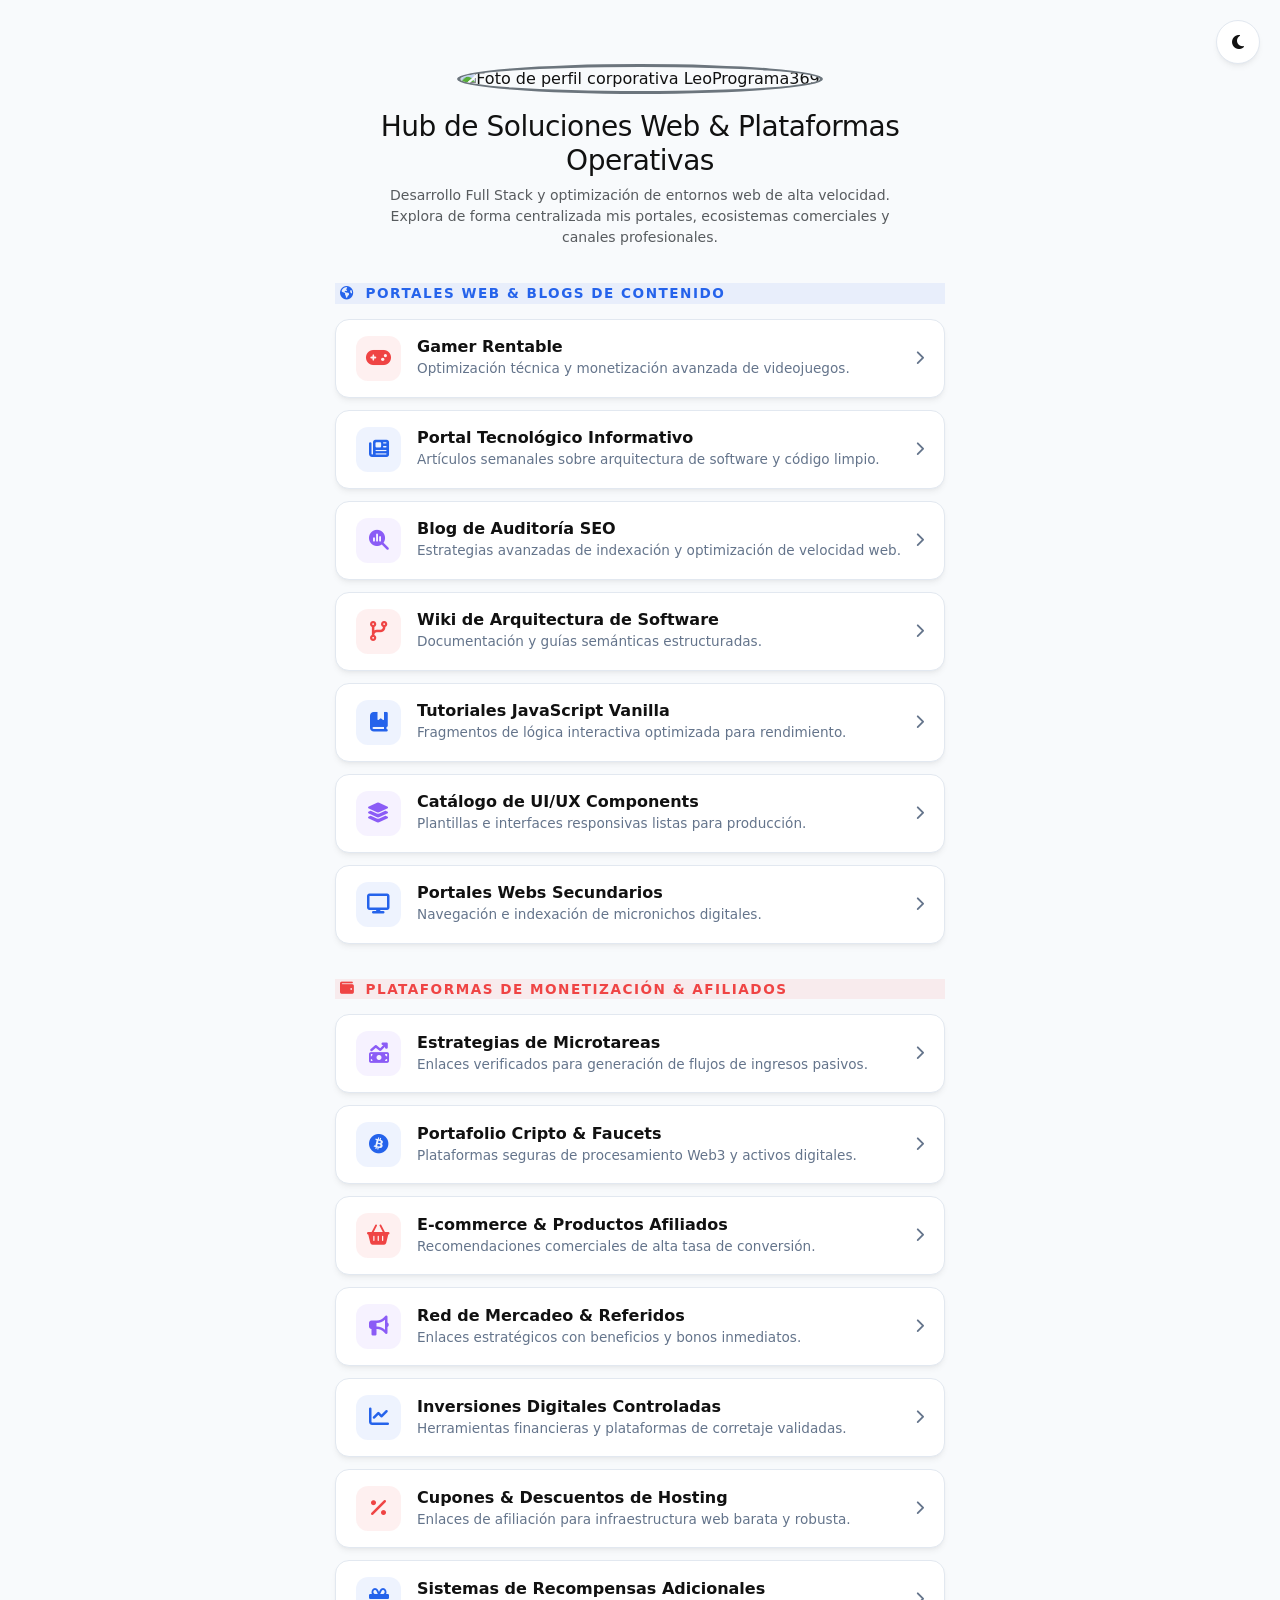
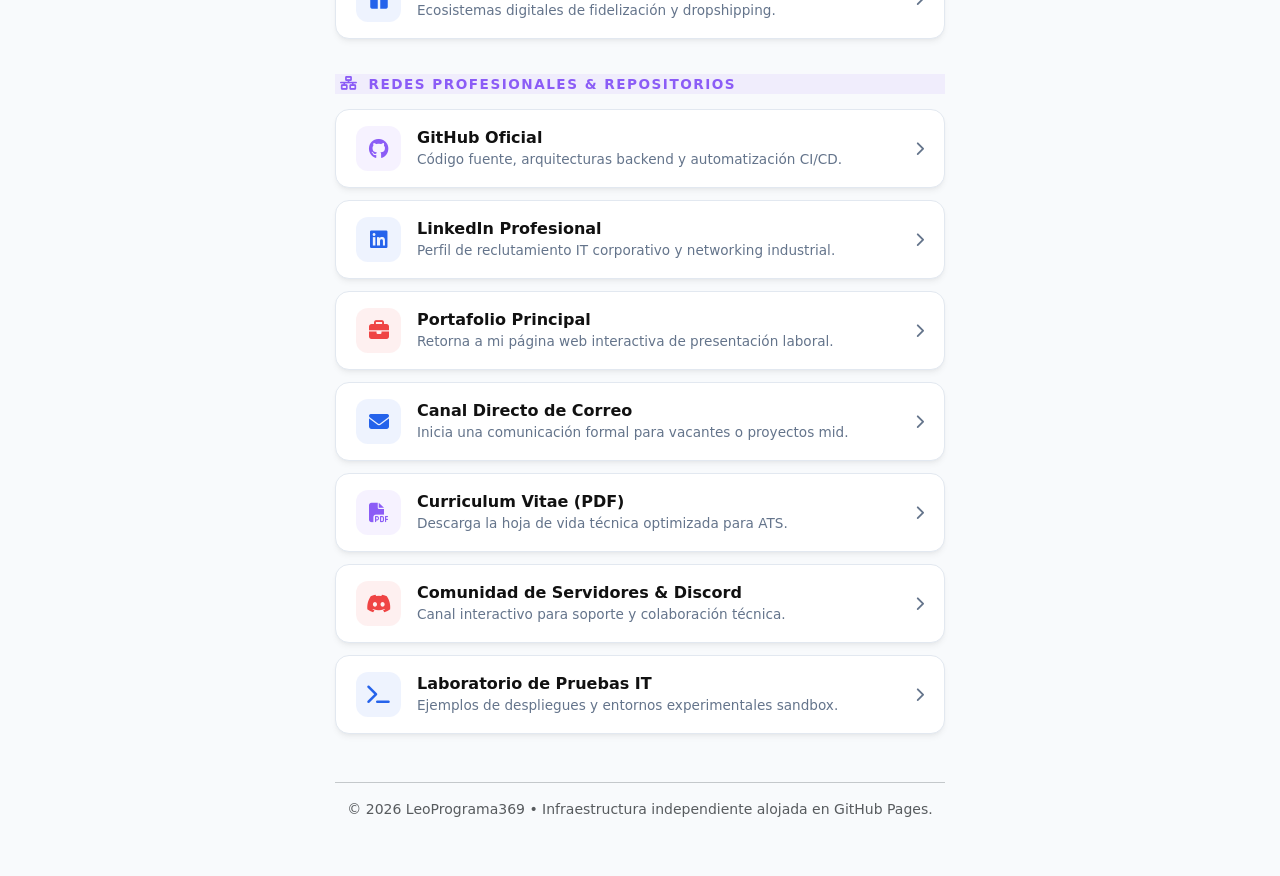
==== enlaces.html @ 30d43c4b "Update and rename enlaces to enlaces.html Signed-off-by: LeoPrograma369 <leo92369@outlook.com>" ====
<!DOCTYPE html>
<html lang="es" data-bs-theme="light">
<head>
    <meta charset="UTF-8">
    <meta name="viewport" content="width=device-width, initial-scale=1.0">
    
    <title>Ecosistema Digital Centralizado | LeoPrograma369 &bull; Full Stack Hub</title>
    <meta name="description" content="Acceso unificado a las plataformas operativas, portales de contenido y redes profesionales de LeoPrograma369. Conectando desarrollo de software con soluciones de alto impacto.">
    <meta name="keywords" content="Full Stack Developer, Gamer Rentable, Monetización Digital, Portafolio IT, Soluciones Web, GitHub Pages, Leandro Samperez">
    <meta name="robots" content="index, follow">
    <link rel="canonical" href="https://leoprograma369.github.io/enlaces.html">
    
    <meta property="og:type" content="website">
    <meta property="og:title" content="Ecosistema Digital Centralizado | LeoPrograma369">
    <meta property="og:description" content="Accede de forma categorizada a todos mis sitios web, blogs de contenido y plataformas de desarrollo.">
    <meta property="og:image" content="https://github.com/LeoPrograma369.png">
    <meta property="og:url" content="https://leoprograma369.github.io/enlaces.html">

    <link href="https://cdn.jsdelivr.net/npm/bootstrap@5.3.3/dist/css/bootstrap.min.css" rel="stylesheet" integrity="sha384-QWTKZyjpPEjISv5WaRU9OFeRpok6YctnYmDr5pNlyT2bRjXh0JMhjY6hW+ALEwIH" crossorigin="anonymous">
    <link rel="stylesheet" href="https://cdnjs.cloudflare.com/ajax/libs/font-awesome/6.5.2/css/all.min.css" integrity="sha512-SnH5WK+bZxgPHs44uWIX+LLJAJ9/2PkPKZ5QiAj6Ta86w+fsb2TkcmfRyVX3pBnMFcV7oQPJkl9QevSCWr3W6A==" crossorigin="anonymous" referrerpolicy="no-referrer" />

    <style>
        :root {
            /* Paleta Modo Claro */
            --bg-body: #f8fafc;
            --bg-card: #ffffff;
            --text-main: #111111;
            --text-muted: #64748b;
            --border-color: #e2e8f0;
            --shadow-sm: 0 4px 6px -1px rgba(0, 0, 0, 0.05), 0 2px 4px -2px rgba(0, 0, 0, 0.05);
            --shadow-md: 0 10px 15px -3px rgba(0, 0, 0, 0.08), 0 4px 6px -4px rgba(0, 0, 0, 0.08);
            
            /* Colores de Iconos Solicitados */
            --color-blue: #2563eb;
            --color-red: #ef4444;
            --color-purple: #8b5cf6;
            
            --transition-fluid: all 0.25s cubic-bezier(0.4, 0, 0.2, 1);
        }

        [data-bs-theme="dark"] {
            /* Paleta Modo Oscuro */
            --bg-body: #090d16;
            --bg-card: #111827;
            --text-main: #f9fafb;
            --text-muted: #9ca3af;
            --border-color: #1f2937;
            --shadow-sm: 0 4px 6px -1px rgba(0, 0, 0, 0.3);
            --shadow-md: 0 20px 25px -5px rgba(0, 0, 0, 0.5);
        }

        /* Tipografía e Higiene Visual */
        body {
            background-color: var(--bg-body);
            color: var(--text-main);
            font-family: system-ui, -apple-system, BlinkMacSystemFont, 'Segoe UI', Roboto, Helvetica, Arial, sans-serif;
            transition: var(--transition-fluid);
            min-height: 100vh;
        }

        /* Contenedor Centralizado Mobile-First */
        .app-container {
            max-width: 650px;
            margin: 0 auto;
            padding: 40px 20px;
        }

        /* Botón de Modo Claro/Oscuro Flotante Superior */
        .theme-toggle-wrapper {
            position: absolute;
            top: 20px;
            right: 20px;
            z-index: 1050;
        }

        .btn-theme-toggle {
            background-color: var(--bg-card);
            border: 1px solid var(--border-color);
            color: var(--text-main);
            width: 44px;
            height: 44px;
            border-radius: 50%;
            display: flex;
            align-items: center;
            justify-content: center;
            box-shadow: var(--shadow-sm);
            cursor: pointer;
            transition: var(--transition-fluid);
        }

        .btn-theme-toggle:hover {
            transform: scale(1.05);
            border-color: var(--color-purple);
        }

        .sun-icon { display: none; }
        .moon-icon { display: block; }
        [data-bs-theme="dark"] .sun-icon { display: block; }
        [data-bs-theme="dark"] .moon-icon { display: none; }

        /* Estilización de Secciones y Títulos de Categoría */
        .category-header {
            font-size: 0.85rem;
            font-weight: 800;
            text-transform: uppercase;
            letter-spacing: 1.5px;
            margin-top: 35px;
            margin-bottom: 15px;
            display: flex;
            align-items: center;
            gap: 10px;
            padding-left: 5px;
        }

        /* Tarjetas de Enlaces (Prolijas y Simétricas) */
        .link-card-item {
            background-color: var(--bg-card);
            border: 1px solid var(--border-color);
            border-radius: 14px;
            padding: 16px 20px;
            margin-bottom: 12px;
            display: flex;
            align-items: center;
            justify-content: space-between;
            text-decoration: none !important;
            box-shadow: var(--shadow-sm);
            transition: var(--transition-fluid);
        }

        .link-card-item:hover {
            transform: translateY(-3px);
            border-color: var(--color-purple);
            box-shadow: var(--shadow-md);
        }

        .link-left-content {
            display: flex;
            align-items: center;
            gap: 16px;
        }

        /* Contenedores de Iconos con los 3 colores solicitados */
        .icon-wrapper {
            width: 45px;
            height: 45px;
            border-radius: 12px;
            display: flex;
            align-items: center;
            justify-content: center;
            font-size: 1.25rem;
            background-color: rgba(37, 99, 235, 0.06);
            transition: var(--transition-fluid);
        }
        
        /* Modificadores de color específicos para consistencia visual */
        .icon-blue { color: var(--color-blue); background-color: rgba(37, 99, 235, 0.08); }
        .icon-red { color: var(--color-red); background-color: rgba(239, 68, 68, 0.08); }
        .icon-purple { color: var(--color-purple); background-color: rgba(139, 92, 246, 0.08); }

        .link-details h2 {
            font-size: 1rem;
            font-weight: 700;
            color: var(--text-main);
            margin: 0 0 2px 0;
            padding: 0;
        }

        .link-details p {
            font-size: 0.85rem;
            color: var(--text-muted);
            margin: 0;
            padding: 0;
        }

        .arrow-indicator {
            color: var(--text-muted);
            font-size: 0.9rem;
            transition: var(--transition-fluid);
        }

        .link-card-item:hover .arrow-indicator {
            color: var(--color-purple);
            transform: translateX(4px);
        }
    </style>
</head>
<body>

    <div class="theme-toggle-wrapper">
        <button class="btn-theme-toggle" id="themeToggler" aria-label="Cambiar Tema Estético">
            <i class="fa-solid fa-moon moon-icon"></i>
            <i class="fa-solid fa-sun sun-icon"></i>
        </button>
    </div>

    <div class="app-container">
        
        <header class="text-center my-4">
            <div class="mb-3">
                <img src="https://github.com/LeoPrograma369.png" alt="Foto de perfil corporativa LeoPrograma369" class="rounded-circle border border-3 border-secondary" style="width: 90px; height: 90px; object-fit: cover;">
            </div>
            <h1 class="fw-extrabold h3 mb-2" style="letter-spacing: -0.5px;">Hub de Soluciones Web & Plataformas Operativas</h1>
            <p class="text-muted mx-auto small" style="max-width: 500px;">
                Desarrollo Full Stack y optimización de entornos web de alta velocidad. Explora de forma centralizada mis portales, ecosistemas comerciales y canales profesionales.
            </p>
        </header>

        <main>
            <section aria-labelledby="cat-portales">
                <div class="category-header icon-blue" id="cat-portales">
                    <i class="fa-solid fa-earth-americas"></i> Portales Web & Blogs de Contenido
                </div>

                <a href="https://gamerrentable.blogspot.com" target="_blank" class="link-card-item">
                    <div class="link-left-content">
                        <div class="icon-wrapper icon-red"><i class="fa-solid fa-gamepad"></i></div>
                        <div class="link-details">
                            <h2>Gamer Rentable</h2>
                            <p>Optimización técnica y monetización avanzada de videojuegos.</p>
                        </div>
                    </div>
                    <i class="fa-solid fa-chevron-right arrow-indicator"></i>
                </a>

                <a href="#" target="_blank" class="link-card-item">
                    <div class="link-left-content">
                        <div class="icon-wrapper icon-blue"><i class="fa-solid fa-newspaper"></i></div>
                        <div class="link-details">
                            <h2>Portal Tecnológico Informativo</h2>
                            <p>Artículos semanales sobre arquitectura de software y código limpio.</p>
                        </div>
                    </div>
                    <i class="fa-solid fa-chevron-right arrow-indicator"></i>
                </a>

                <a href="#" target="_blank" class="link-card-item">
                    <div class="link-left-content">
                        <div class="icon-wrapper icon-purple"><i class="fa-solid fa-magnifying-glass-chart"></i></div>
                        <div class="link-details">
                            <h2>Blog de Auditoría SEO</h2>
                            <p>Estrategias avanzadas de indexación y optimización de velocidad web.</p>
                        </div>
                    </div>
                    <i class="fa-solid fa-chevron-right arrow-indicator"></i>
                </a>

                <a href="#" target="_blank" class="link-card-item">
                    <div class="link-left-content">
                        <div class="icon-wrapper icon-red"><i class="fa-solid fa-code-branch"></i></div>
                        <div class="link-details">
                            <h2>Wiki de Arquitectura de Software</h2>
                            <p>Documentación y guías semánticas estructuradas.</p>
                        </div>
                    </div>
                    <i class="fa-solid fa-chevron-right arrow-indicator"></i>
                </a>

                <a href="#" target="_blank" class="link-card-item">
                    <div class="link-left-content">
                        <div class="icon-wrapper icon-blue"><i class="fa-solid fa-book-bookmark"></i></div>
                        <div class="link-details">
                            <h2>Tutoriales JavaScript Vanilla</h2>
                            <p>Fragmentos de lógica interactiva optimizada para rendimiento.</p>
                        </div>
                    </div>
                    <i class="fa-solid fa-chevron-right arrow-indicator"></i>
                </a>

                <a href="#" target="_blank" class="link-card-item">
                    <div class="link-left-content">
                        <div class="icon-wrapper icon-purple"><i class="fa-solid fa-layer-group"></i></div>
                        <div class="link-details">
                            <h2>Catálogo de UI/UX Components</h2>
                            <p>Plantillas e interfaces responsivas listas para producción.</p>
                        </div>
                    </div>
                    <i class="fa-solid fa-chevron-right arrow-indicator"></i>
                </a>

                <a href="#" target="_blank" class="link-card-item">
                    <div class="link-left-content">
                        <div class="icon-wrapper icon-blue"><i class="fa-solid fa-display"></i></div>
                        <div class="link-details">
                            <h2>Portales Webs Secundarios</h2>
                            <p>Navegación e indexación de micronichos digitales.</p>
                        </div>
                    </div>
                    <i class="fa-solid fa-chevron-right arrow-indicator"></i>
                </a>
            </section>


            <section aria-labelledby="cat-monetizacion">
                <div class="category-header icon-red" id="cat-monetizacion">
                    <i class="fa-solid fa-wallet"></i> Plataformas de Monetización & Afiliados
                </div>

                <a href="#" target="_blank" class="link-card-item">
                    <div class="link-left-content">
                        <div class="icon-wrapper icon-purple"><i class="fa-solid fa-money-bill-trend-up"></i></div>
                        <div class="link-details">
                            <h2>Estrategias de Microtareas</h2>
                            <p>Enlaces verificados para generación de flujos de ingresos pasivos.</p>
                        </div>
                    </div>
                    <i class="fa-solid fa-chevron-right arrow-indicator"></i>
                </a>

                <a href="#" target="_blank" class="link-card-item">
                    <div class="link-left-content">
                        <div class="icon-wrapper icon-blue"><i class="fa-brands fa-bitcoin"></i></div>
                        <div class="link-details">
                            <h2>Portafolio Cripto & Faucets</h2>
                            <p>Plataformas seguras de procesamiento Web3 y activos digitales.</p>
                        </div>
                    </div>
                    <i class="fa-solid fa-chevron-right arrow-indicator"></i>
                </a>

                <a href="#" target="_blank" class="link-card-item">
                    <div class="link-left-content">
                        <div class="icon-wrapper icon-red"><i class="fa-solid fa-basket-shopping"></i></div>
                        <div class="link-details">
                            <h2>E-commerce & Productos Afiliados</h2>
                            <p>Recomendaciones comerciales de alta tasa de conversión.</p>
                        </div>
                    </div>
                    <i class="fa-solid fa-chevron-right arrow-indicator"></i>
                </a>

                <a href="#" target="_blank" class="link-card-item">
                    <div class="link-left-content">
                        <div class="icon-wrapper icon-purple"><i class="fa-solid fa-bullhorn"></i></div>
                        <div class="link-details">
                            <h2>Red de Mercadeo & Referidos</h2>
                            <p>Enlaces estratégicos con beneficios y bonos inmediatos.</p>
                        </div>
                    </div>
                    <i class="fa-solid fa-chevron-right arrow-indicator"></i>
                </a>

                <a href="#" target="_blank" class="link-card-item">
                    <div class="link-left-content">
                        <div class="icon-wrapper icon-blue"><i class="fa-solid fa-chart-line"></i></div>
                        <div class="link-details">
                            <h2>Inversiones Digitales Controladas</h2>
                            <p>Herramientas financieras y plataformas de corretaje validadas.</p>
                        </div>
                    </div>
                    <i class="fa-solid fa-chevron-right arrow-indicator"></i>
                </a>

                <a href="#" target="_blank" class="link-card-item">
                    <div class="link-left-content">
                        <div class="icon-wrapper icon-red"><i class="fa-solid fa-percent"></i></div>
                        <div class="link-details">
                            <h2>Cupones & Descuentos de Hosting</h2>
                            <p>Enlaces de afiliación para infraestructura web barata y robusta.</p>
                        </div>
                    </div>
                    <i class="fa-solid fa-chevron-right arrow-indicator"></i>
                </a>

                <a href="#" target="_blank" class="link-card-item">
                    <div class="link-left-content">
                        <div class="icon-wrapper icon-blue"><i class="fa-solid fa-gift"></i></div>
                        <div class="link-details">
                            <h2>Sistemas de Recompensas Adicionales</h2>
                            <p>Ecosistemas digitales de fidelización y dropshipping.</p>
                        </div>
                    </div>
                    <i class="fa-solid fa-chevron-right arrow-indicator"></i>
                </a>
            </section>


            <section aria-labelledby="cat-profesional">
                <div class="category-header icon-purple" id="cat-profesional">
                    <i class="fa-solid fa-network-wired"></i> Redes Profesionales & Repositorios
                </div>

                <a href="https://github.com/LeoPrograma369" target="_blank" class="link-card-item">
                    <div class="link-left-content">
                        <div class="icon-wrapper icon-purple"><i class="fa-brands fa-github"></i></div>
                        <div class="link-details">
                            <h2>GitHub Oficial</h2>
                            <p>Código fuente, arquitecturas backend y automatización CI/CD.</p>
                        </div>
                    </div>
                    <i class="fa-solid fa-chevron-right arrow-indicator"></i>
                </a>

                <a href="#" target="_blank" class="link-card-item">
                    <div class="link-left-content">
                        <div class="icon-wrapper icon-blue"><i class="fa-brands fa-linkedin"></i></div>
                        <div class="link-details">
                            <h2>LinkedIn Profesional</h2>
                            <p>Perfil de reclutamiento IT corporativo y networking industrial.</p>
                        </div>
                    </div>
                    <i class="fa-solid fa-chevron-right arrow-indicator"></i>
                </a>

                <a href="index.html" class="link-card-item">
                    <div class="link-left-content">
                        <div class="icon-wrapper icon-red"><i class="fa-solid fa-briefcase"></i></div>
                        <div class="link-details">
                            <h2>Portafolio Principal</h2>
                            <p>Retorna a mi página web interactiva de presentación laboral.</p>
                        </div>
                    </div>
                    <i class="fa-solid fa-chevron-right arrow-indicator"></i>
                </a>

                <a href="#" target="_blank" class="link-card-item">
                    <div class="link-left-content">
                        <div class="icon-wrapper icon-blue"><i class="fa-solid fa-envelope"></i></div>
                        <div class="link-details">
                            <h2>Canal Directo de Correo</h2>
                            <p>Inicia una comunicación formal para vacantes o proyectos mid.</p>
                        </div>
                    </div>
                    <i class="fa-solid fa-chevron-right arrow-indicator"></i>
                </a>

                <a href="#" target="_blank" class="link-card-item">
                    <div class="link-left-content">
                        <div class="icon-wrapper icon-purple"><i class="fa-solid fa-file-pdf"></i></div>
                        <div class="link-details">
                            <h2>Curriculum Vitae (PDF)</h2>
                            <p>Descarga la hoja de vida técnica optimizada para ATS.</p>
                        </div>
                    </div>
                    <i class="fa-solid fa-chevron-right arrow-indicator"></i>
                </a>

                <a href="#" target="_blank" class="link-card-item">
                    <div class="link-left-content">
                        <div class="icon-wrapper icon-red"><i class="fa-brands fa-discord"></i></div>
                        <div class="link-details">
                            <h2>Comunidad de Servidores & Discord</h2>
                            <p>Canal interactivo para soporte y colaboración técnica.</p>
                        </div>
                    </div>
                    <i class="fa-solid fa-chevron-right arrow-indicator"></i>
                </a>

                <a href="#" target="_blank" class="link-card-item">
                    <div class="link-left-content">
                        <div class="icon-wrapper icon-blue"><i class="fa-solid fa-terminal"></i></div>
                        <div class="link-details">
                            <h2>Laboratorio de Pruebas IT</h2>
                            <p>Ejemplos de despliegues y entornos experimentales sandbox.</p>
                        </div>
                    </div>
                    <i class="fa-solid fa-chevron-right arrow-indicator"></i>
                </a>
            </section>
        </main>

        <footer class="text-center mt-5 pt-3 text-muted small border-top border-secondary-subtle">
            <p>&copy; 2026 LeoPrograma369 &bull; Infraestructura independiente alojada en GitHub Pages.</p>
        </footer>
    </div>

    <script>
        const themeToggler = document.getElementById('themeToggler');
        const htmlElement = document.documentElement;

        // Comprobación de preferencia del sistema o almacenamiento del usuario
        const currentStoredTheme = localStorage.getItem('hub-theme');
        const systemPrefersDark = window.matchMedia('(prefers-color-scheme: dark)').matches;

        if (currentStoredTheme === 'dark' || (!currentStoredTheme && systemPrefersDark)) {
            htmlElement.setAttribute('data-bs-theme', 'dark');
        } else {
            htmlElement.setAttribute('data-bs-theme', 'light');
        }

        // Manejador del evento clic con persistencia
        themeToggler.addEventListener('click', () => {
            const currentActiveTheme = htmlElement.getAttribute('data-bs-theme');
            let newTheme = 'light';
            
            if (currentActiveTheme === 'light') {
                newTheme = 'dark';
            }
            
            htmlElement.setAttribute('data-bs-theme', newTheme);
            localStorage.setItem('hub-theme', newTheme);
        });
    </script>
</body>
</html>
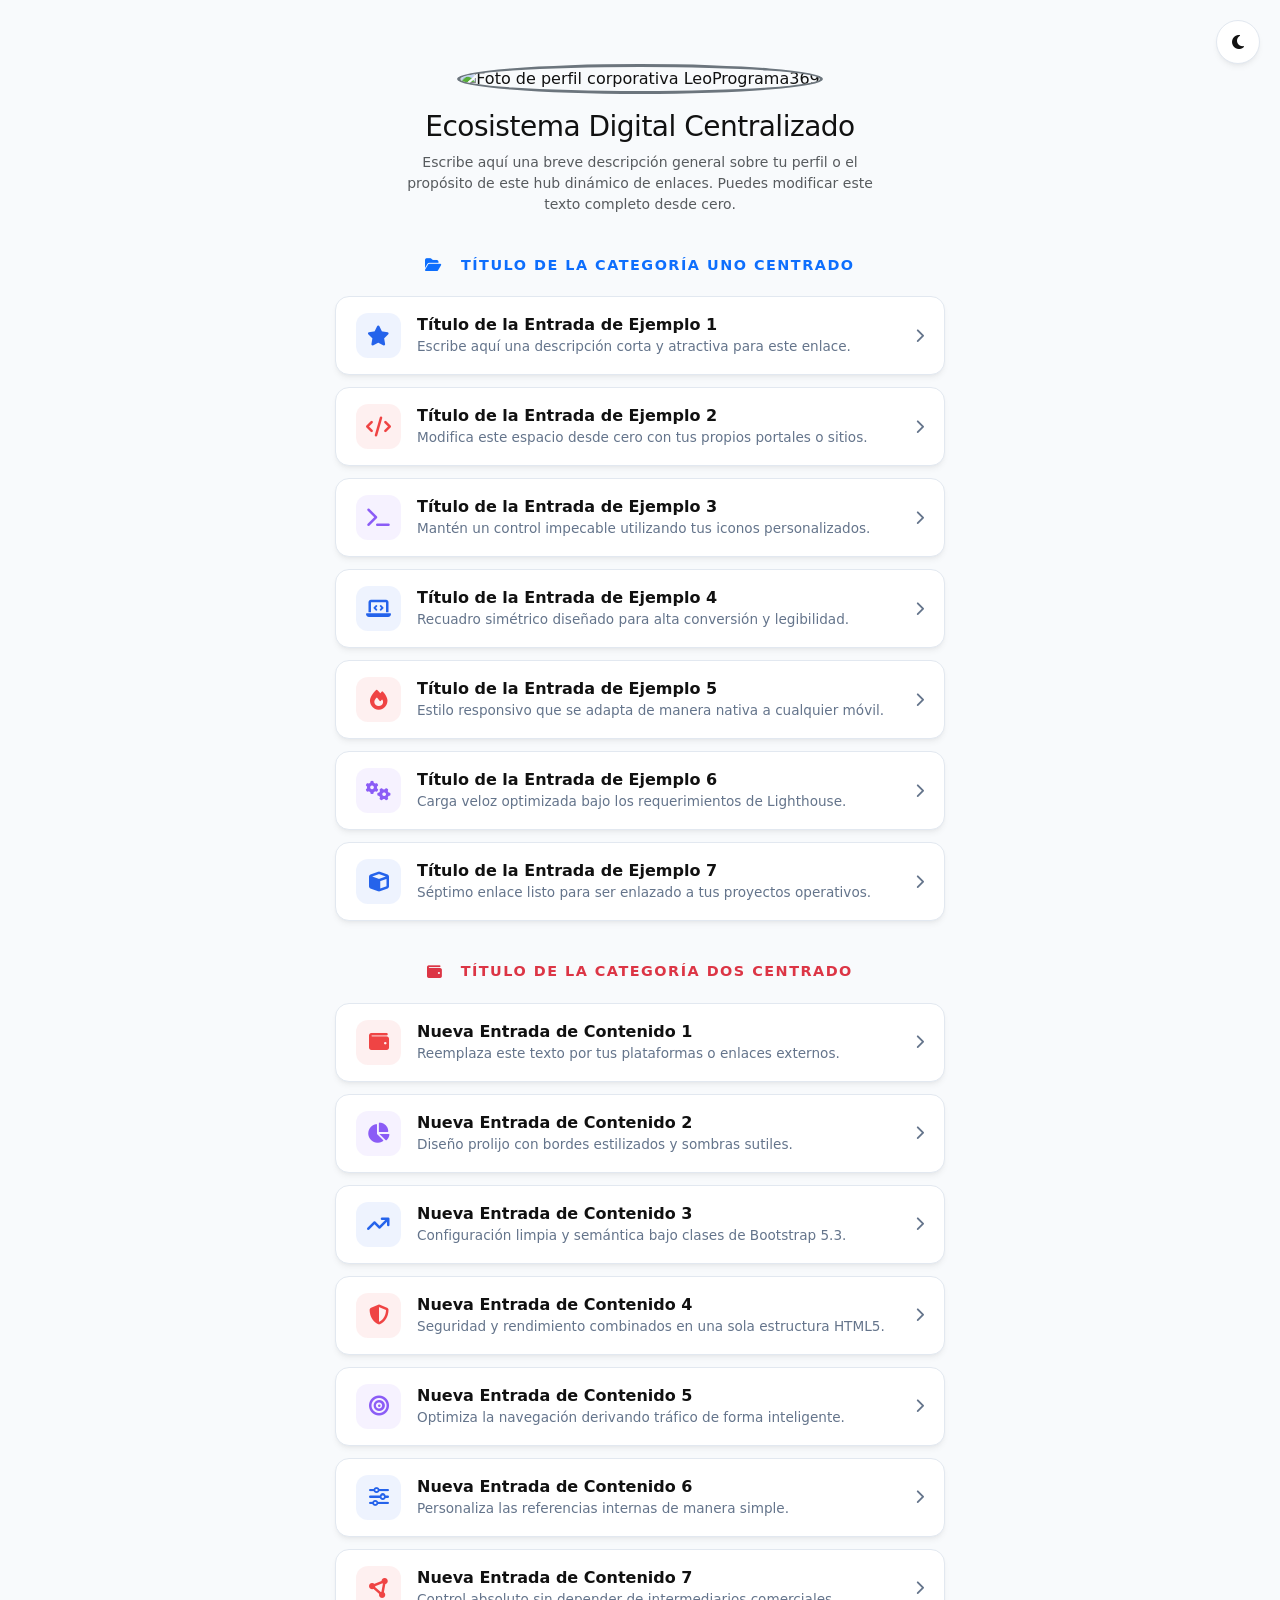
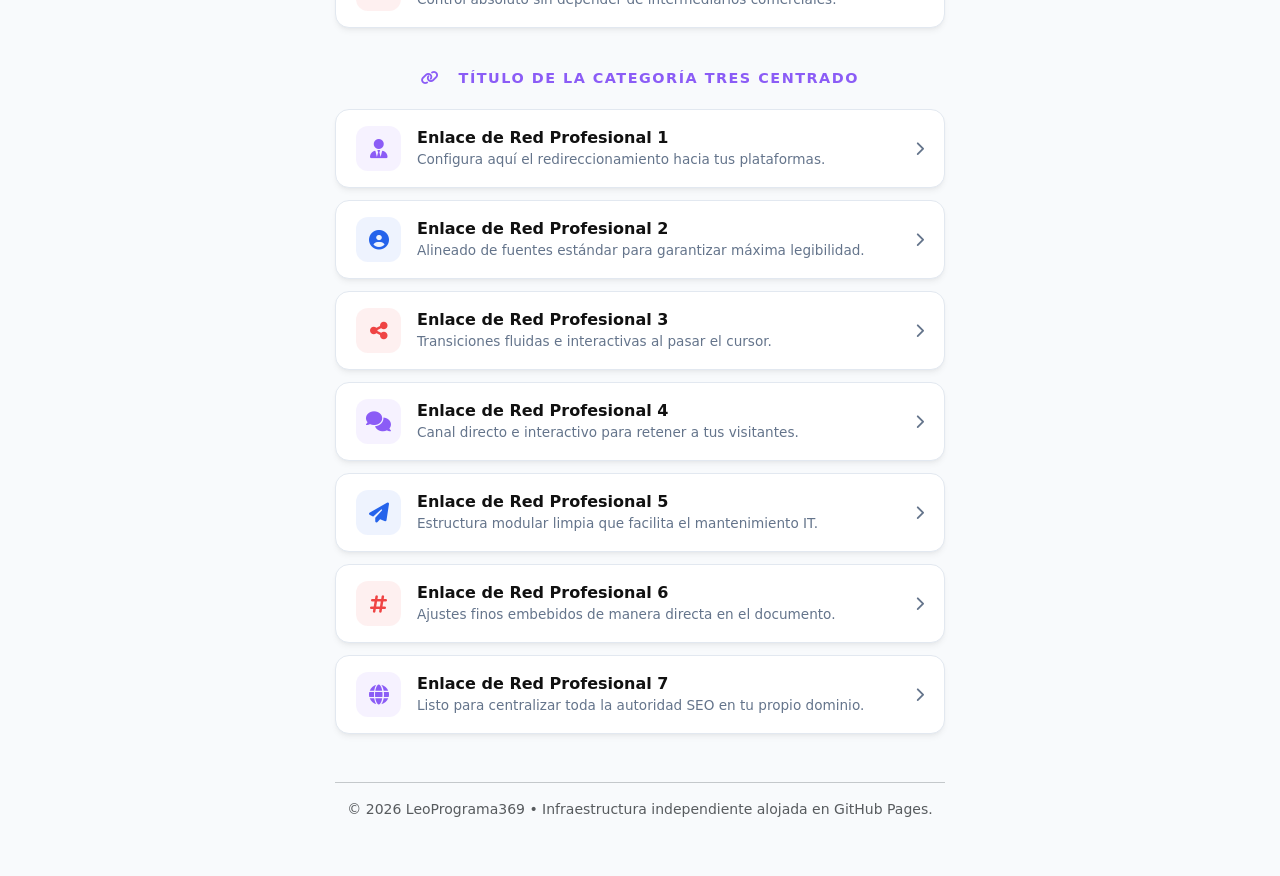
==== commit c65fe5f6: "Update enlaces.html Signed-off-by: LeoPrograma369 <leo92369@outlook.com>" ====
--- a/enlaces.html
+++ b/enlaces.html
@@ -8,7 +8,7 @@
     <meta name="description" content="Acceso unificado a las plataformas operativas, portales de contenido y redes profesionales de LeoPrograma369. Conectando desarrollo de software con soluciones de alto impacto.">
     <meta name="keywords" content="Full Stack Developer, Gamer Rentable, Monetización Digital, Portafolio IT, Soluciones Web, GitHub Pages, Leandro Samperez">
     <meta name="robots" content="index, follow">
-    <link rel="canonical" href="https://leoprograma369.github.io/enlaces.html">
+    <link class="canonical" href="https://leoprograma369.github.io/enlaces.html">
     
     <meta property="og:type" content="website">
     <meta property="og:title" content="Ecosistema Digital Centralizado | LeoPrograma369">
@@ -98,18 +98,18 @@
         [data-bs-theme="dark"] .sun-icon { display: block; }
         [data-bs-theme="dark"] .moon-icon { display: none; }
 
-        /* Estilización de Secciones y Títulos de Categoría */
+        /* Estilización de Secciones y Títulos de Categoría PERFECTAMENTE CENTRADOS */
         .category-header {
-            font-size: 0.85rem;
+            font-size: 0.9rem;
             font-weight: 800;
             text-transform: uppercase;
             letter-spacing: 1.5px;
-            margin-top: 35px;
-            margin-bottom: 15px;
+            margin-top: 40px;
+            margin-bottom: 20px;
             display: flex;
             align-items: center;
+            justify-content: center; /* Centrado Horizontal */
             gap: 10px;
-            padding-left: 5px;
         }
 
         /* Tarjetas de Enlaces (Prolijas y Simétricas) */
@@ -137,6 +137,7 @@
             display: flex;
             align-items: center;
             gap: 16px;
+            text-align: left; /* Mantiene el texto alineado internamente con su icono */
         }
 
         /* Contenedores de Iconos con los 3 colores solicitados */
@@ -148,11 +149,11 @@
             align-items: center;
             justify-content: center;
             font-size: 1.25rem;
-            background-color: rgba(37, 99, 235, 0.06);
             transition: var(--transition-fluid);
+            flex-shrink: 0;
         }
         
-        /* Modificadores de color específicos para consistencia visual */
+        /* Modificadores de color específicos */
         .icon-blue { color: var(--color-blue); background-color: rgba(37, 99, 235, 0.08); }
         .icon-red { color: var(--color-red); background-color: rgba(239, 68, 68, 0.08); }
         .icon-purple { color: var(--color-purple); background-color: rgba(139, 92, 246, 0.08); }
@@ -176,6 +177,7 @@
             color: var(--text-muted);
             font-size: 0.9rem;
             transition: var(--transition-fluid);
+            flex-shrink: 0;
         }
 
         .link-card-item:hover .arrow-indicator {
@@ -199,90 +201,90 @@
             <div class="mb-3">
                 <img src="https://github.com/LeoPrograma369.png" alt="Foto de perfil corporativa LeoPrograma369" class="rounded-circle border border-3 border-secondary" style="width: 90px; height: 90px; object-fit: cover;">
             </div>
-            <h1 class="fw-extrabold h3 mb-2" style="letter-spacing: -0.5px;">Hub de Soluciones Web & Plataformas Operativas</h1>
+            <h1 class="fw-extrabold h3 mb-2" style="letter-spacing: -0.5px;">Ecosistema Digital Centralizado</h1>
             <p class="text-muted mx-auto small" style="max-width: 500px;">
-                Desarrollo Full Stack y optimización de entornos web de alta velocidad. Explora de forma centralizada mis portales, ecosistemas comerciales y canales profesionales.
+                Escribe aquí una breve descripción general sobre tu perfil o el propósito de este hub dinámico de enlaces. Puedes modificar este texto completo desde cero.
             </p>
         </header>
 
         <main>
-            <section aria-labelledby="cat-portales">
-                <div class="category-header icon-blue" id="cat-portales">
-                    <i class="fa-solid fa-earth-americas"></i> Portales Web & Blogs de Contenido
+            <section aria-labelledby="cat-uno">
+                <div class="category-header text-primary" id="cat-uno">
+                    <i class="fa-solid fa-folder-open me-2"></i> Título de la Categoría Uno Centrado
                 </div>
 
-                <a href="https://gamerrentable.blogspot.com" target="_blank" class="link-card-item">
-                    <div class="link-left-content">
-                        <div class="icon-wrapper icon-red"><i class="fa-solid fa-gamepad"></i></div>
-                        <div class="link-details">
-                            <h2>Gamer Rentable</h2>
-                            <p>Optimización técnica y monetización avanzada de videojuegos.</p>
-                        </div>
-                    </div>
-                    <i class="fa-solid fa-chevron-right arrow-indicator"></i>
-                </a>
-
-                <a href="#" target="_blank" class="link-card-item">
-                    <div class="link-left-content">
-                        <div class="icon-wrapper icon-blue"><i class="fa-solid fa-newspaper"></i></div>
-                        <div class="link-details">
-                            <h2>Portal Tecnológico Informativo</h2>
-                            <p>Artículos semanales sobre arquitectura de software y código limpio.</p>
-                        </div>
-                    </div>
-                    <i class="fa-solid fa-chevron-right arrow-indicator"></i>
-                </a>
-
-                <a href="#" target="_blank" class="link-card-item">
-                    <div class="link-left-content">
-                        <div class="icon-wrapper icon-purple"><i class="fa-solid fa-magnifying-glass-chart"></i></div>
-                        <div class="link-details">
-                            <h2>Blog de Auditoría SEO</h2>
-                            <p>Estrategias avanzadas de indexación y optimización de velocidad web.</p>
-                        </div>
-                    </div>
-                    <i class="fa-solid fa-chevron-right arrow-indicator"></i>
-                </a>
-
-                <a href="#" target="_blank" class="link-card-item">
-                    <div class="link-left-content">
-                        <div class="icon-wrapper icon-red"><i class="fa-solid fa-code-branch"></i></div>
-                        <div class="link-details">
-                            <h2>Wiki de Arquitectura de Software</h2>
-                            <p>Documentación y guías semánticas estructuradas.</p>
-                        </div>
-                    </div>
-                    <i class="fa-solid fa-chevron-right arrow-indicator"></i>
-                </a>
-
-                <a href="#" target="_blank" class="link-card-item">
-                    <div class="link-left-content">
-                        <div class="icon-wrapper icon-blue"><i class="fa-solid fa-book-bookmark"></i></div>
-                        <div class="link-details">
-                            <h2>Tutoriales JavaScript Vanilla</h2>
-                            <p>Fragmentos de lógica interactiva optimizada para rendimiento.</p>
-                        </div>
-                    </div>
-                    <i class="fa-solid fa-chevron-right arrow-indicator"></i>
-                </a>
-
-                <a href="#" target="_blank" class="link-card-item">
-                    <div class="link-left-content">
-                        <div class="icon-wrapper icon-purple"><i class="fa-solid fa-layer-group"></i></div>
-                        <div class="link-details">
-                            <h2>Catálogo de UI/UX Components</h2>
-                            <p>Plantillas e interfaces responsivas listas para producción.</p>
-                        </div>
-                    </div>
-                    <i class="fa-solid fa-chevron-right arrow-indicator"></i>
-                </a>
-
-                <a href="#" target="_blank" class="link-card-item">
-                    <div class="link-left-content">
-                        <div class="icon-wrapper icon-blue"><i class="fa-solid fa-display"></i></div>
-                        <div class="link-details">
-                            <h2>Portales Webs Secundarios</h2>
-                            <p>Navegación e indexación de micronichos digitales.</p>
+                <a href="#" target="_blank" class="link-card-item">
+                    <div class="link-left-content">
+                        <div class="icon-wrapper icon-blue"><i class="fa-solid fa-star"></i></div>
+                        <div class="link-details">
+                            <h2>Título de la Entrada de Ejemplo 1</h2>
+                            <p>Escribe aquí una descripción corta y atractiva para este enlace.</p>
+                        </div>
+                    </div>
+                    <i class="fa-solid fa-chevron-right arrow-indicator"></i>
+                </a>
+
+                <a href="#" target="_blank" class="link-card-item">
+                    <div class="link-left-content">
+                        <div class="icon-wrapper icon-red"><i class="fa-solid fa-code"></i></div>
+                        <div class="link-details">
+                            <h2>Título de la Entrada de Ejemplo 2</h2>
+                            <p>Modifica este espacio desde cero con tus propios portales o sitios.</p>
+                        </div>
+                    </div>
+                    <i class="fa-solid fa-chevron-right arrow-indicator"></i>
+                </a>
+
+                <a href="#" target="_blank" class="link-card-item">
+                    <div class="link-left-content">
+                        <div class="icon-wrapper icon-purple"><i class="fa-solid fa-terminal"></i></div>
+                        <div class="link-details">
+                            <h2>Título de la Entrada de Ejemplo 3</h2>
+                            <p>Mantén un control impecable utilizando tus iconos personalizados.</p>
+                        </div>
+                    </div>
+                    <i class="fa-solid fa-chevron-right arrow-indicator"></i>
+                </a>
+
+                <a href="#" target="_blank" class="link-card-item">
+                    <div class="link-left-content">
+                        <div class="icon-wrapper icon-blue"><i class="fa-solid fa-laptop-code"></i></div>
+                        <div class="link-details">
+                            <h2>Título de la Entrada de Ejemplo 4</h2>
+                            <p>Recuadro simétrico diseñado para alta conversión y legibilidad.</p>
+                        </div>
+                    </div>
+                    <i class="fa-solid fa-chevron-right arrow-indicator"></i>
+                </a>
+
+                <a href="#" target="_blank" class="link-card-item">
+                    <div class="link-left-content">
+                        <div class="icon-wrapper icon-red"><i class="fa-solid fa-fire"></i></div>
+                        <div class="link-details">
+                            <h2>Título de la Entrada de Ejemplo 5</h2>
+                            <p>Estilo responsivo que se adapta de manera nativa a cualquier móvil.</p>
+                        </div>
+                    </div>
+                    <i class="fa-solid fa-chevron-right arrow-indicator"></i>
+                </a>
+
+                <a href="#" target="_blank" class="link-card-item">
+                    <div class="link-left-content">
+                        <div class="icon-wrapper icon-purple"><i class="fa-solid fa-gears"></i></div>
+                        <div class="link-details">
+                            <h2>Título de la Entrada de Ejemplo 6</h2>
+                            <p>Carga veloz optimizada bajo los requerimientos de Lighthouse.</p>
+                        </div>
+                    </div>
+                    <i class="fa-solid fa-chevron-right arrow-indicator"></i>
+                </a>
+
+                <a href="#" target="_blank" class="link-card-item">
+                    <div class="link-left-content">
+                        <div class="icon-wrapper icon-blue"><i class="fa-solid fa-cube"></i></div>
+                        <div class="link-details">
+                            <h2>Título de la Entrada de Ejemplo 7</h2>
+                            <p>Séptimo enlace listo para ser enlazado a tus proyectos operativos.</p>
                         </div>
                     </div>
                     <i class="fa-solid fa-chevron-right arrow-indicator"></i>
@@ -290,83 +292,83 @@
             </section>
 
 
-            <section aria-labelledby="cat-monetizacion">
-                <div class="category-header icon-red" id="cat-monetizacion">
-                    <i class="fa-solid fa-wallet"></i> Plataformas de Monetización & Afiliados
+            <section aria-labelledby="cat-dos">
+                <div class="category-header text-danger" id="cat-dos">
+                    <i class="fa-solid fa-wallet me-2"></i> Título de la Categoría Dos Centrado
                 </div>
 
                 <a href="#" target="_blank" class="link-card-item">
                     <div class="link-left-content">
-                        <div class="icon-wrapper icon-purple"><i class="fa-solid fa-money-bill-trend-up"></i></div>
-                        <div class="link-details">
-                            <h2>Estrategias de Microtareas</h2>
-                            <p>Enlaces verificados para generación de flujos de ingresos pasivos.</p>
-                        </div>
-                    </div>
-                    <i class="fa-solid fa-chevron-right arrow-indicator"></i>
-                </a>
-
-                <a href="#" target="_blank" class="link-card-item">
-                    <div class="link-left-content">
-                        <div class="icon-wrapper icon-blue"><i class="fa-brands fa-bitcoin"></i></div>
-                        <div class="link-details">
-                            <h2>Portafolio Cripto & Faucets</h2>
-                            <p>Plataformas seguras de procesamiento Web3 y activos digitales.</p>
-                        </div>
-                    </div>
-                    <i class="fa-solid fa-chevron-right arrow-indicator"></i>
-                </a>
-
-                <a href="#" target="_blank" class="link-card-item">
-                    <div class="link-left-content">
-                        <div class="icon-wrapper icon-red"><i class="fa-solid fa-basket-shopping"></i></div>
-                        <div class="link-details">
-                            <h2>E-commerce & Productos Afiliados</h2>
-                            <p>Recomendaciones comerciales de alta tasa de conversión.</p>
-                        </div>
-                    </div>
-                    <i class="fa-solid fa-chevron-right arrow-indicator"></i>
-                </a>
-
-                <a href="#" target="_blank" class="link-card-item">
-                    <div class="link-left-content">
-                        <div class="icon-wrapper icon-purple"><i class="fa-solid fa-bullhorn"></i></div>
-                        <div class="link-details">
-                            <h2>Red de Mercadeo & Referidos</h2>
-                            <p>Enlaces estratégicos con beneficios y bonos inmediatos.</p>
-                        </div>
-                    </div>
-                    <i class="fa-solid fa-chevron-right arrow-indicator"></i>
-                </a>
-
-                <a href="#" target="_blank" class="link-card-item">
-                    <div class="link-left-content">
-                        <div class="icon-wrapper icon-blue"><i class="fa-solid fa-chart-line"></i></div>
-                        <div class="link-details">
-                            <h2>Inversiones Digitales Controladas</h2>
-                            <p>Herramientas financieras y plataformas de corretaje validadas.</p>
-                        </div>
-                    </div>
-                    <i class="fa-solid fa-chevron-right arrow-indicator"></i>
-                </a>
-
-                <a href="#" target="_blank" class="link-card-item">
-                    <div class="link-left-content">
-                        <div class="icon-wrapper icon-red"><i class="fa-solid fa-percent"></i></div>
-                        <div class="link-details">
-                            <h2>Cupones & Descuentos de Hosting</h2>
-                            <p>Enlaces de afiliación para infraestructura web barata y robusta.</p>
-                        </div>
-                    </div>
-                    <i class="fa-solid fa-chevron-right arrow-indicator"></i>
-                </a>
-
-                <a href="#" target="_blank" class="link-card-item">
-                    <div class="link-left-content">
-                        <div class="icon-wrapper icon-blue"><i class="fa-solid fa-gift"></i></div>
-                        <div class="link-details">
-                            <h2>Sistemas de Recompensas Adicionales</h2>
-                            <p>Ecosistemas digitales de fidelización y dropshipping.</p>
+                        <div class="icon-wrapper icon-red"><i class="fa-solid fa-wallet"></i></div>
+                        <div class="link-details">
+                            <h2>Nueva Entrada de Contenido 1</h2>
+                            <p>Reemplaza este texto por tus plataformas o enlaces externos.</p>
+                        </div>
+                    </div>
+                    <i class="fa-solid fa-chevron-right arrow-indicator"></i>
+                </a>
+
+                <a href="#" target="_blank" class="link-card-item">
+                    <div class="link-left-content">
+                        <div class="icon-wrapper icon-purple"><i class="fa-solid fa-chart-pie"></i></div>
+                        <div class="link-details">
+                            <h2>Nueva Entrada de Contenido 2</h2>
+                            <p>Diseño prolijo con bordes estilizados y sombras sutiles.</p>
+                        </div>
+                    </div>
+                    <i class="fa-solid fa-chevron-right arrow-indicator"></i>
+                </a>
+
+                <a href="#" target="_blank" class="link-card-item">
+                    <div class="link-left-content">
+                        <div class="icon-wrapper icon-blue"><i class="fa-solid fa-arrow-trend-up"></i></div>
+                        <div class="link-details">
+                            <h2>Nueva Entrada de Contenido 3</h2>
+                            <p>Configuración limpia y semántica bajo clases de Bootstrap 5.3.</p>
+                        </div>
+                    </div>
+                    <i class="fa-solid fa-chevron-right arrow-indicator"></i>
+                </a>
+
+                <a href="#" target="_blank" class="link-card-item">
+                    <div class="link-left-content">
+                        <div class="icon-wrapper icon-red"><i class="fa-solid fa-shield-halved"></i></div>
+                        <div class="link-details">
+                            <h2>Nueva Entrada de Contenido 4</h2>
+                            <p>Seguridad y rendimiento combinados en una sola estructura HTML5.</p>
+                        </div>
+                    </div>
+                    <i class="fa-solid fa-chevron-right arrow-indicator"></i>
+                </a>
+
+                <a href="#" target="_blank" class="link-card-item">
+                    <div class="link-left-content">
+                        <div class="icon-wrapper icon-purple"><i class="fa-solid fa-bullseye"></i></div>
+                        <div class="link-details">
+                            <h2>Nueva Entrada de Contenido 5</h2>
+                            <p>Optimiza la navegación derivando tráfico de forma inteligente.</p>
+                        </div>
+                    </div>
+                    <i class="fa-solid fa-chevron-right arrow-indicator"></i>
+                </a>
+
+                <a href="#" target="_blank" class="link-card-item">
+                    <div class="link-left-content">
+                        <div class="icon-wrapper icon-blue"><i class="fa-solid fa-sliders"></i></div>
+                        <div class="link-details">
+                            <h2>Nueva Entrada de Contenido 6</h2>
+                            <p>Personaliza las referencias internas de manera simple.</p>
+                        </div>
+                    </div>
+                    <i class="fa-solid fa-chevron-right arrow-indicator"></i>
+                </a>
+
+                <a href="#" target="_blank" class="link-card-item">
+                    <div class="link-left-content">
+                        <div class="icon-wrapper icon-red"><i class="fa-solid fa-circle-nodes"></i></div>
+                        <div class="link-details">
+                            <h2>Nueva Entrada de Contenido 7</h2>
+                            <p>Control absoluto sin depender de intermediarios comerciales.</p>
                         </div>
                     </div>
                     <i class="fa-solid fa-chevron-right arrow-indicator"></i>
@@ -374,83 +376,83 @@
             </section>
 
 
-            <section aria-labelledby="cat-profesional">
-                <div class="category-header icon-purple" id="cat-profesional">
-                    <i class="fa-solid fa-network-wired"></i> Redes Profesionales & Repositorios
+            <section aria-labelledby="cat-tres">
+                <div class="category-header text-uppercase text-secondary" id="cat-tres" style="color: var(--color-purple) !important;">
+                    <i class="fa-solid fa-link me-2"></i> Título de la Categoría Tres Centrado
                 </div>
 
-                <a href="https://github.com/LeoPrograma369" target="_blank" class="link-card-item">
-                    <div class="link-left-content">
-                        <div class="icon-wrapper icon-purple"><i class="fa-brands fa-github"></i></div>
-                        <div class="link-details">
-                            <h2>GitHub Oficial</h2>
-                            <p>Código fuente, arquitecturas backend y automatización CI/CD.</p>
-                        </div>
-                    </div>
-                    <i class="fa-solid fa-chevron-right arrow-indicator"></i>
-                </a>
-
-                <a href="#" target="_blank" class="link-card-item">
-                    <div class="link-left-content">
-                        <div class="icon-wrapper icon-blue"><i class="fa-brands fa-linkedin"></i></div>
-                        <div class="link-details">
-                            <h2>LinkedIn Profesional</h2>
-                            <p>Perfil de reclutamiento IT corporativo y networking industrial.</p>
-                        </div>
-                    </div>
-                    <i class="fa-solid fa-chevron-right arrow-indicator"></i>
-                </a>
-
-                <a href="index.html" class="link-card-item">
-                    <div class="link-left-content">
-                        <div class="icon-wrapper icon-red"><i class="fa-solid fa-briefcase"></i></div>
-                        <div class="link-details">
-                            <h2>Portafolio Principal</h2>
-                            <p>Retorna a mi página web interactiva de presentación laboral.</p>
-                        </div>
-                    </div>
-                    <i class="fa-solid fa-chevron-right arrow-indicator"></i>
-                </a>
-
-                <a href="#" target="_blank" class="link-card-item">
-                    <div class="link-left-content">
-                        <div class="icon-wrapper icon-blue"><i class="fa-solid fa-envelope"></i></div>
-                        <div class="link-details">
-                            <h2>Canal Directo de Correo</h2>
-                            <p>Inicia una comunicación formal para vacantes o proyectos mid.</p>
-                        </div>
-                    </div>
-                    <i class="fa-solid fa-chevron-right arrow-indicator"></i>
-                </a>
-
-                <a href="#" target="_blank" class="link-card-item">
-                    <div class="link-left-content">
-                        <div class="icon-wrapper icon-purple"><i class="fa-solid fa-file-pdf"></i></div>
-                        <div class="link-details">
-                            <h2>Curriculum Vitae (PDF)</h2>
-                            <p>Descarga la hoja de vida técnica optimizada para ATS.</p>
-                        </div>
-                    </div>
-                    <i class="fa-solid fa-chevron-right arrow-indicator"></i>
-                </a>
-
-                <a href="#" target="_blank" class="link-card-item">
-                    <div class="link-left-content">
-                        <div class="icon-wrapper icon-red"><i class="fa-brands fa-discord"></i></div>
-                        <div class="link-details">
-                            <h2>Comunidad de Servidores & Discord</h2>
-                            <p>Canal interactivo para soporte y colaboración técnica.</p>
-                        </div>
-                    </div>
-                    <i class="fa-solid fa-chevron-right arrow-indicator"></i>
-                </a>
-
-                <a href="#" target="_blank" class="link-card-item">
-                    <div class="link-left-content">
-                        <div class="icon-wrapper icon-blue"><i class="fa-solid fa-terminal"></i></div>
-                        <div class="link-details">
-                            <h2>Laboratorio de Pruebas IT</h2>
-                            <p>Ejemplos de despliegues y entornos experimentales sandbox.</p>
+                <a href="#" target="_blank" class="link-card-item">
+                    <div class="link-left-content">
+                        <div class="icon-wrapper icon-purple"><i class="fa-solid fa-user-tie"></i></div>
+                        <div class="link-details">
+                            <h2>Enlace de Red Profesional 1</h2>
+                            <p>Configura aquí el redireccionamiento hacia tus plataformas.</p>
+                        </div>
+                    </div>
+                    <i class="fa-solid fa-chevron-right arrow-indicator"></i>
+                </a>
+
+                <a href="#" target="_blank" class="link-card-item">
+                    <div class="link-left-content">
+                        <div class="icon-wrapper icon-blue"><i class="fa-solid fa-circle-user"></i></div>
+                        <div class="link-details">
+                            <h2>Enlace de Red Profesional 2</h2>
+                            <p>Alineado de fuentes estándar para garantizar máxima legibilidad.</p>
+                        </div>
+                    </div>
+                    <i class="fa-solid fa-chevron-right arrow-indicator"></i>
+                </a>
+
+                <a href="#" target="_blank" class="link-card-item">
+                    <div class="link-left-content">
+                        <div class="icon-wrapper icon-red"><i class="fa-solid fa-share-nodes"></i></div>
+                        <div class="link-details">
+                            <h2>Enlace de Red Profesional 3</h2>
+                            <p>Transiciones fluidas e interactivas al pasar el cursor.</p>
+                        </div>
+                    </div>
+                    <i class="fa-solid fa-chevron-right arrow-indicator"></i>
+                </a>
+
+                <a href="#" target="_blank" class="link-card-item">
+                    <div class="link-left-content">
+                        <div class="icon-wrapper icon-purple"><i class="fa-solid fa-comments"></i></div>
+                        <div class="link-details">
+                            <h2>Enlace de Red Profesional 4</h2>
+                            <p>Canal directo e interactivo para retener a tus visitantes.</p>
+                        </div>
+                    </div>
+                    <i class="fa-solid fa-chevron-right arrow-indicator"></i>
+                </a>
+
+                <a href="#" target="_blank" class="link-card-item">
+                    <div class="link-left-content">
+                        <div class="icon-wrapper icon-blue"><i class="fa-solid fa-paper-plane"></i></div>
+                        <div class="link-details">
+                            <h2>Enlace de Red Profesional 5</h2>
+                            <p>Estructura modular limpia que facilita el mantenimiento IT.</p>
+                        </div>
+                    </div>
+                    <i class="fa-solid fa-chevron-right arrow-indicator"></i>
+                </a>
+
+                <a href="#" target="_blank" class="link-card-item">
+                    <div class="link-left-content">
+                        <div class="icon-wrapper icon-red"><i class="fa-solid fa-hashtag"></i></div>
+                        <div class="link-details">
+                            <h2>Enlace de Red Profesional 6</h2>
+                            <p>Ajustes finos embebidos de manera directa en el documento.</p>
+                        </div>
+                    </div>
+                    <i class="fa-solid fa-chevron-right arrow-indicator"></i>
+                </a>
+
+                <a href="#" target="_blank" class="link-card-item">
+                    <div class="link-left-content">
+                        <div class="icon-wrapper icon-purple"><i class="fa-solid fa-globe"></i></div>
+                        <div class="link-details">
+                            <h2>Enlace de Red Profesional 7</h2>
+                            <p>Listo para centralizar toda la autoridad SEO en tu propio dominio.</p>
                         </div>
                     </div>
                     <i class="fa-solid fa-chevron-right arrow-indicator"></i>
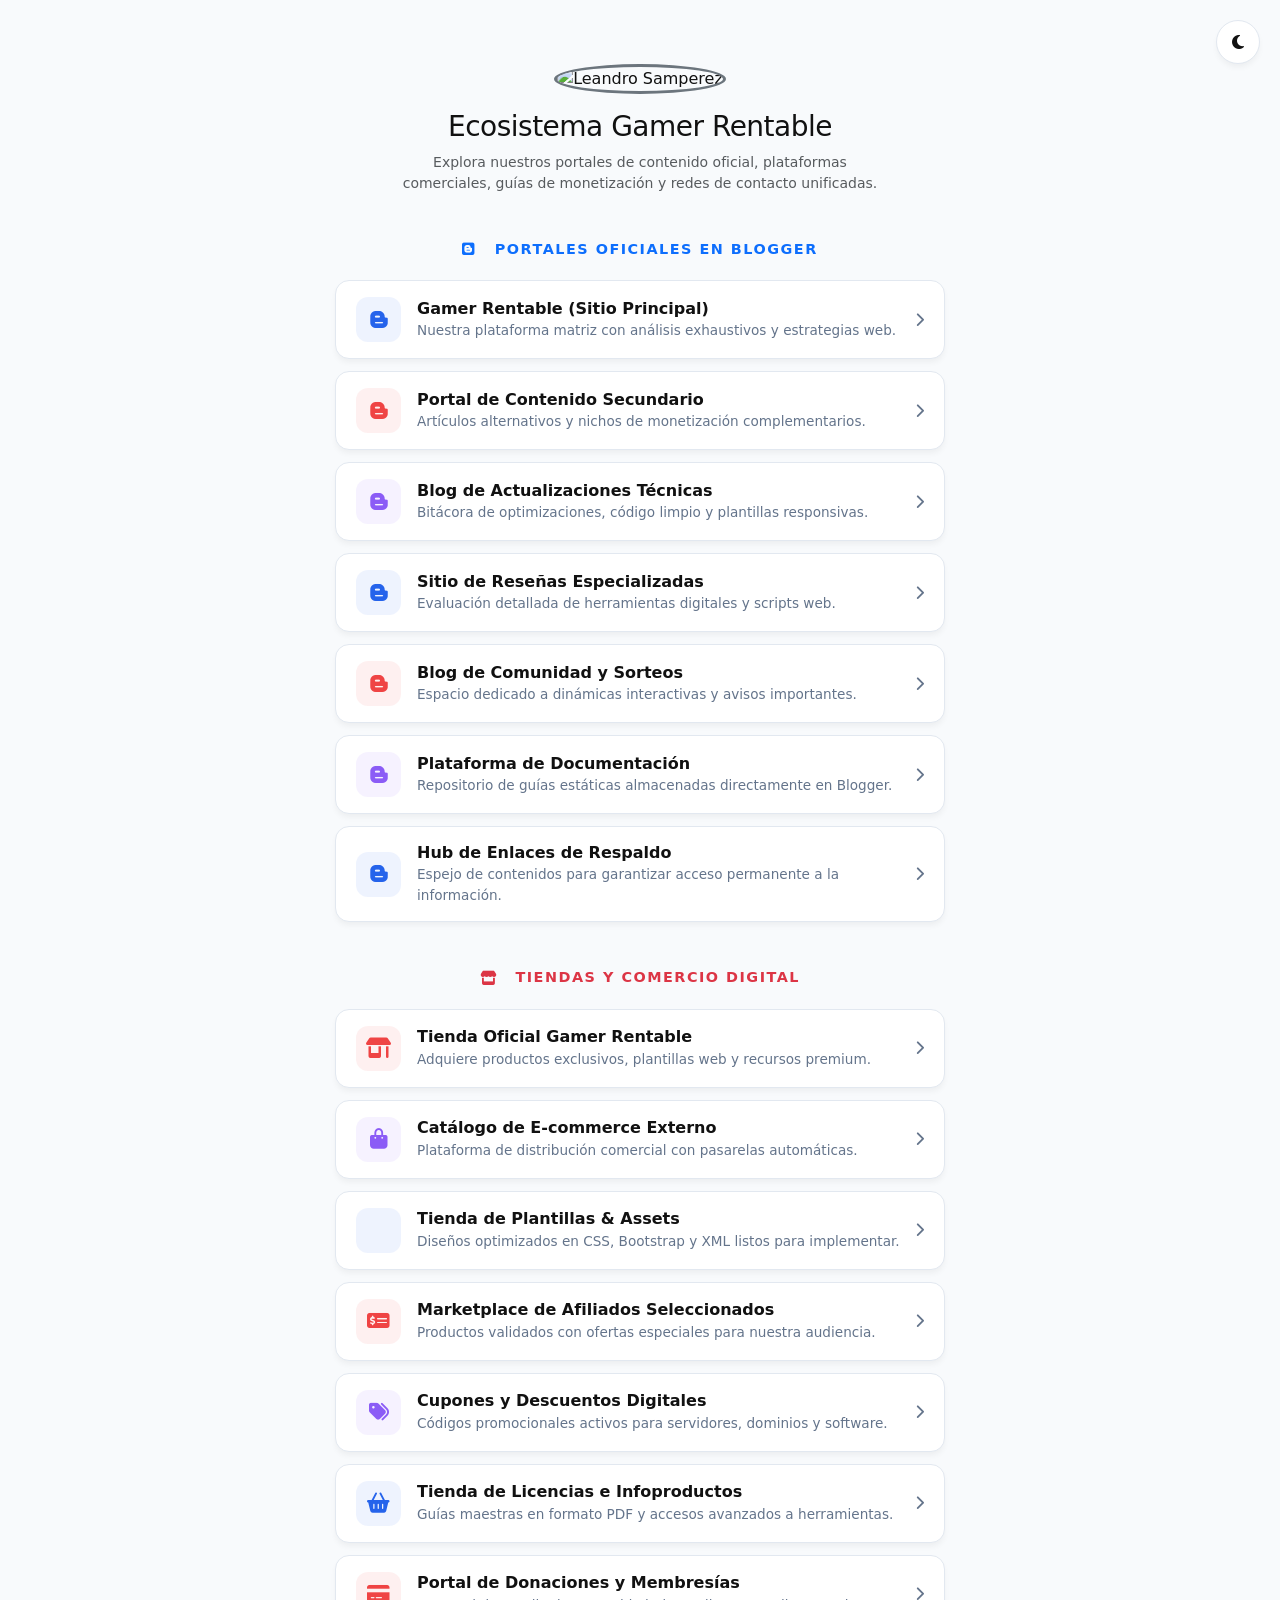
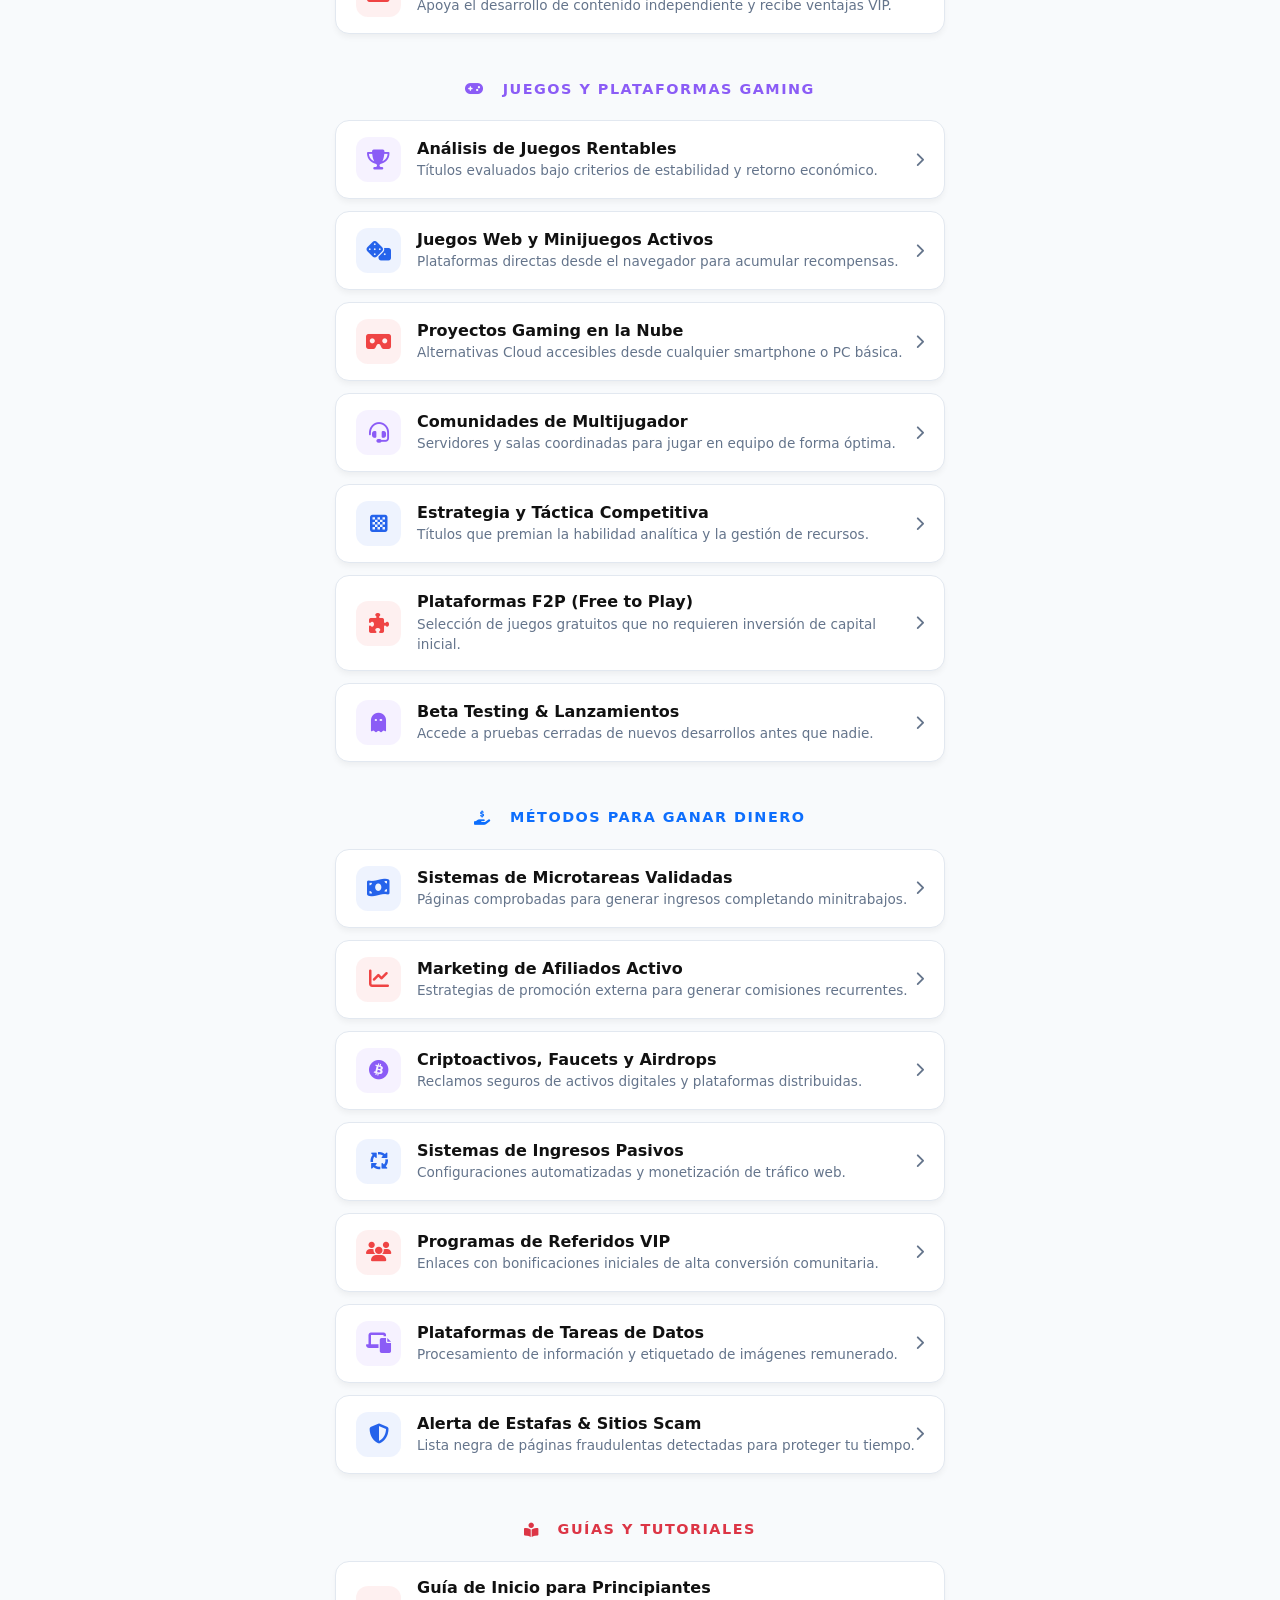
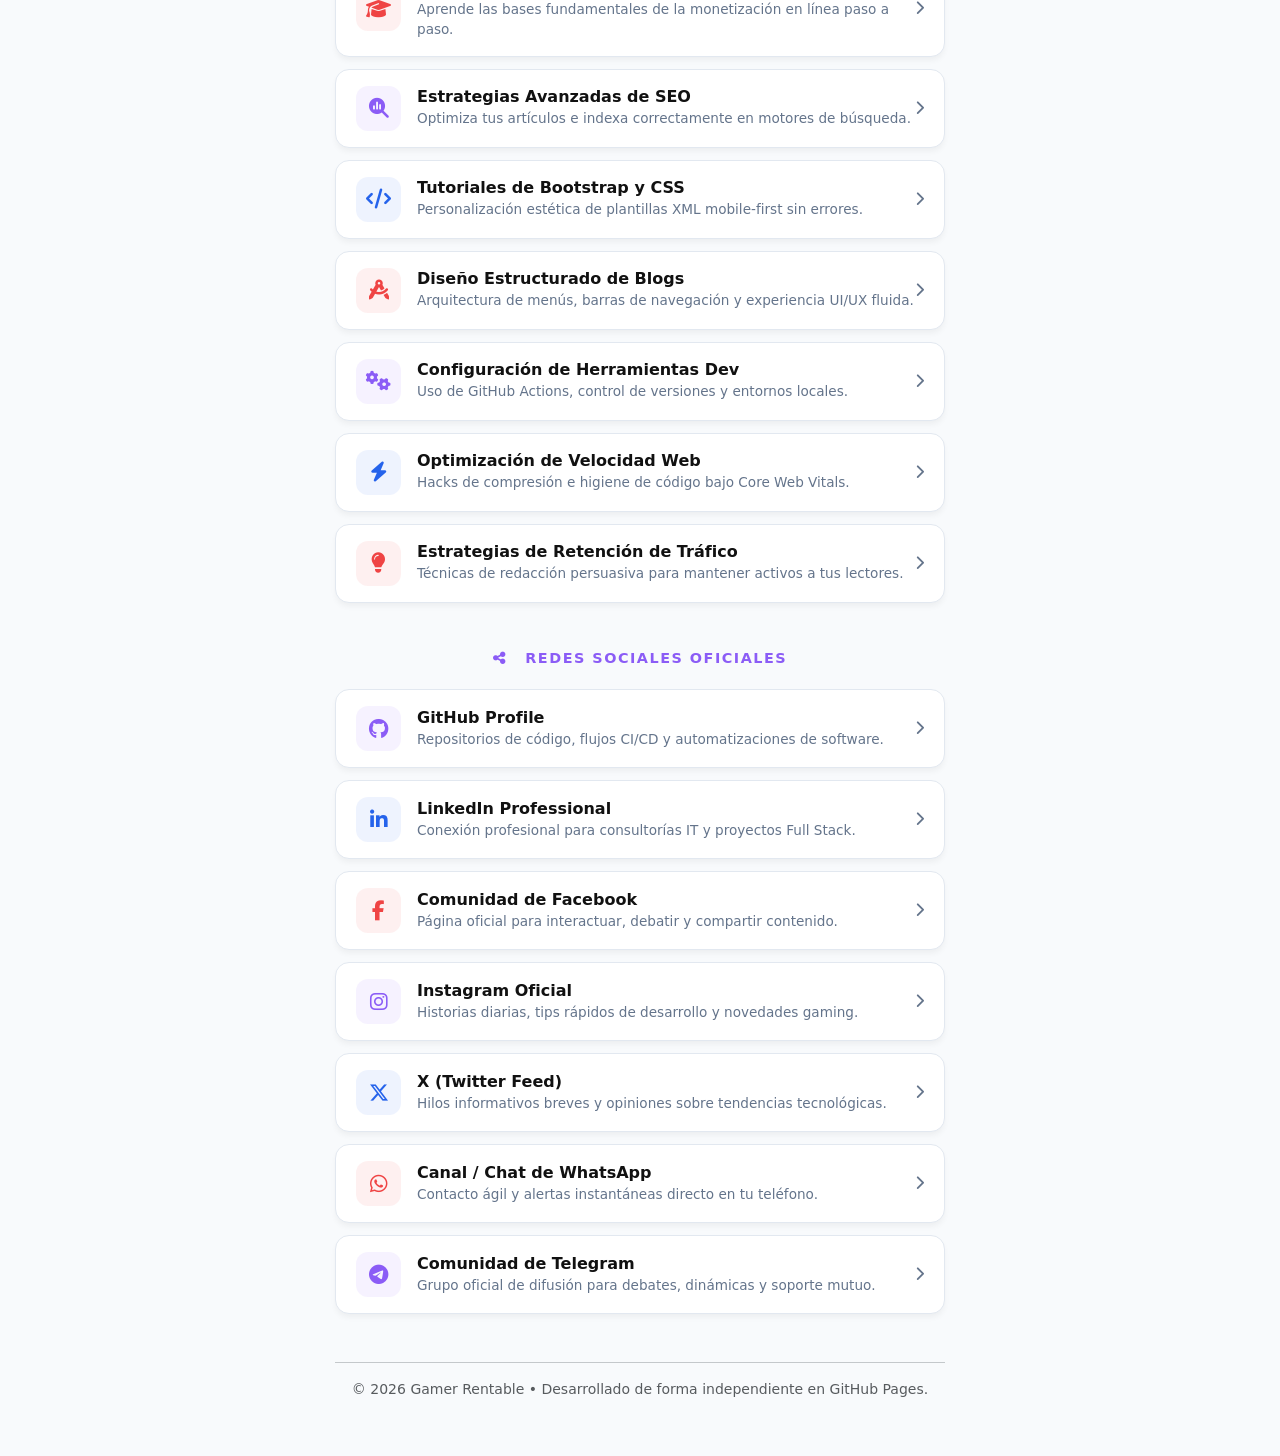
==== commit 4eb453ae: "Update enlaces.html Signed-off-by: LeoPrograma369 <leo92369@outlook.com>" ====
--- a/enlaces.html
+++ b/enlaces.html
@@ -4,42 +4,40 @@
     <meta charset="UTF-8">
     <meta name="viewport" content="width=device-width, initial-scale=1.0">
     
-    <title>Ecosistema Digital Centralizado | LeoPrograma369 &bull; Full Stack Hub</title>
-    <meta name="description" content="Acceso unificado a las plataformas operativas, portales de contenido y redes profesionales de LeoPrograma369. Conectando desarrollo de software con soluciones de alto impacto.">
-    <meta name="keywords" content="Full Stack Developer, Gamer Rentable, Monetización Digital, Portafolio IT, Soluciones Web, GitHub Pages, Leandro Samperez">
+    <!-- ====== ARQUITECTURA SEO AVANZADA ====== -->
+    <title>Ecosistema Digital Centralizado | Gamer Rentable Hub</title>
+    <meta name="description" content="Central oficial de enlaces de Gamer Rentable. Encuentra nuestros blogs en Blogger, tiendas online, guías de monetización, juegos para ganar dinero y redes sociales oficiales.">
+    <meta name="keywords" content="Gamer Rentable, Blogger, tiendas online, ganar dinero jugando, guías de monetización, tutoriales web, redes oficiales, Leandro Samperez">
     <meta name="robots" content="index, follow">
     <link class="canonical" href="https://leoprograma369.github.io/enlaces.html">
     
+    <!-- Open Graph (Redes Sociales) -->
     <meta property="og:type" content="website">
-    <meta property="og:title" content="Ecosistema Digital Centralizado | LeoPrograma369">
-    <meta property="og:description" content="Accede de forma categorizada a todos mis sitios web, blogs de contenido y plataformas de desarrollo.">
+    <meta property="og:title" content="Ecosistema Digital Centralizado | Gamer Rentable">
+    <meta property="og:description" content="Accede de forma organizada a todos nuestros sitios de contenido, tiendas, plataformas de juego y canales de contacto oficiales.">
     <meta property="og:image" content="https://github.com/LeoPrograma369.png">
     <meta property="og:url" content="https://leoprograma369.github.io/enlaces.html">
 
+    <!-- ====== LIBRERÍAS DE ESTILOS ====== -->
     <link href="https://cdn.jsdelivr.net/npm/bootstrap@5.3.3/dist/css/bootstrap.min.css" rel="stylesheet" integrity="sha384-QWTKZyjpPEjISv5WaRU9OFeRpok6YctnYmDr5pNlyT2bRjXh0JMhjY6hW+ALEwIH" crossorigin="anonymous">
     <link rel="stylesheet" href="https://cdnjs.cloudflare.com/ajax/libs/font-awesome/6.5.2/css/all.min.css" integrity="sha512-SnH5WK+bZxgPHs44uWIX+LLJAJ9/2PkPKZ5QiAj6Ta86w+fsb2TkcmfRyVX3pBnMFcV7oQPJkl9QevSCWr3W6A==" crossorigin="anonymous" referrerpolicy="no-referrer" />
 
     <style>
         :root {
-            /* Paleta Modo Claro */
             --bg-body: #f8fafc;
             --bg-card: #ffffff;
             --text-main: #111111;
             --text-muted: #64748b;
             --border-color: #e2e8f0;
-            --shadow-sm: 0 4px 6px -1px rgba(0, 0, 0, 0.05), 0 2px 4px -2px rgba(0, 0, 0, 0.05);
-            --shadow-md: 0 10px 15px -3px rgba(0, 0, 0, 0.08), 0 4px 6px -4px rgba(0, 0, 0, 0.08);
-            
-            /* Colores de Iconos Solicitados */
+            --shadow-sm: 0 4px 6px -1px rgba(0, 0, 0, 0.05);
+            --shadow-md: 0 10px 15px -3px rgba(0, 0, 0, 0.08);
             --color-blue: #2563eb;
             --color-red: #ef4444;
             --color-purple: #8b5cf6;
-            
             --transition-fluid: all 0.25s cubic-bezier(0.4, 0, 0.2, 1);
         }
 
         [data-bs-theme="dark"] {
-            /* Paleta Modo Oscuro */
             --bg-body: #090d16;
             --bg-card: #111827;
             --text-main: #f9fafb;
@@ -49,23 +47,20 @@
             --shadow-md: 0 20px 25px -5px rgba(0, 0, 0, 0.5);
         }
 
-        /* Tipografía e Higiene Visual */
         body {
             background-color: var(--bg-body);
             color: var(--text-main);
-            font-family: system-ui, -apple-system, BlinkMacSystemFont, 'Segoe UI', Roboto, Helvetica, Arial, sans-serif;
+            font-family: system-ui, -apple-system, sans-serif;
             transition: var(--transition-fluid);
             min-height: 100vh;
         }
 
-        /* Contenedor Centralizado Mobile-First */
         .app-container {
             max-width: 650px;
             margin: 0 auto;
             padding: 40px 20px;
         }
 
-        /* Botón de Modo Claro/Oscuro Flotante Superior */
         .theme-toggle-wrapper {
             position: absolute;
             top: 20px;
@@ -85,12 +80,6 @@
             justify-content: center;
             box-shadow: var(--shadow-sm);
             cursor: pointer;
-            transition: var(--transition-fluid);
-        }
-
-        .btn-theme-toggle:hover {
-            transform: scale(1.05);
-            border-color: var(--color-purple);
         }
 
         .sun-icon { display: none; }
@@ -98,21 +87,19 @@
         [data-bs-theme="dark"] .sun-icon { display: block; }
         [data-bs-theme="dark"] .moon-icon { display: none; }
 
-        /* Estilización de Secciones y Títulos de Categoría PERFECTAMENTE CENTRADOS */
         .category-header {
             font-size: 0.9rem;
             font-weight: 800;
             text-transform: uppercase;
             letter-spacing: 1.5px;
-            margin-top: 40px;
+            margin-top: 45px;
             margin-bottom: 20px;
             display: flex;
             align-items: center;
-            justify-content: center; /* Centrado Horizontal */
+            justify-content: center;
             gap: 10px;
         }
 
-        /* Tarjetas de Enlaces (Prolijas y Simétricas) */
         .link-card-item {
             background-color: var(--bg-card);
             border: 1px solid var(--border-color);
@@ -137,10 +124,9 @@
             display: flex;
             align-items: center;
             gap: 16px;
-            text-align: left; /* Mantiene el texto alineado internamente con su icono */
-        }
-
-        /* Contenedores de Iconos con los 3 colores solicitados */
+            text-align: left;
+        }
+
         .icon-wrapper {
             width: 45px;
             height: 45px;
@@ -149,11 +135,9 @@
             align-items: center;
             justify-content: center;
             font-size: 1.25rem;
-            transition: var(--transition-fluid);
             flex-shrink: 0;
         }
         
-        /* Modificadores de color específicos */
         .icon-blue { color: var(--color-blue); background-color: rgba(37, 99, 235, 0.08); }
         .icon-red { color: var(--color-red); background-color: rgba(239, 68, 68, 0.08); }
         .icon-purple { color: var(--color-purple); background-color: rgba(139, 92, 246, 0.08); }
@@ -163,14 +147,12 @@
             font-weight: 700;
             color: var(--text-main);
             margin: 0 0 2px 0;
-            padding: 0;
         }
 
         .link-details p {
             font-size: 0.85rem;
             color: var(--text-muted);
             margin: 0;
-            padding: 0;
         }
 
         .arrow-indicator {
@@ -189,7 +171,7 @@
 <body>
 
     <div class="theme-toggle-wrapper">
-        <button class="btn-theme-toggle" id="themeToggler" aria-label="Cambiar Tema Estético">
+        <button class="btn-theme-toggle" id="themeToggler" aria-label="Cambiar Tema">
             <i class="fa-solid fa-moon moon-icon"></i>
             <i class="fa-solid fa-sun sun-icon"></i>
         </button>
@@ -197,262 +179,522 @@
 
     <div class="app-container">
         
+        <!-- HEADER ENFOCADO EN CONVERSIÓN -->
         <header class="text-center my-4">
             <div class="mb-3">
-                <img src="https://github.com/LeoPrograma369.png" alt="Foto de perfil corporativa LeoPrograma369" class="rounded-circle border border-3 border-secondary" style="width: 90px; height: 90px; object-fit: cover;">
+                <img src="https://github.com/LeoPrograma369.png" alt="Leandro Samperez" class="rounded-circle border border-3 border-secondary" style="width: 90px; height: 90px; object-fit: cover;">
             </div>
-            <h1 class="fw-extrabold h3 mb-2" style="letter-spacing: -0.5px;">Ecosistema Digital Centralizado</h1>
+            <h1 class="fw-extrabold h3 mb-2" style="letter-spacing: -0.5px;">Ecosistema Gamer Rentable</h1>
             <p class="text-muted mx-auto small" style="max-width: 500px;">
-                Escribe aquí una breve descripción general sobre tu perfil o el propósito de este hub dinámico de enlaces. Puedes modificar este texto completo desde cero.
+                Explora nuestros portales de contenido oficial, plataformas comerciales, guías de monetización y redes de contacto unificadas.
             </p>
         </header>
 
         <main>
-            <section aria-labelledby="cat-uno">
-                <div class="category-header text-primary" id="cat-uno">
-                    <i class="fa-solid fa-folder-open me-2"></i> Título de la Categoría Uno Centrado
+            <!-- ================= CATEGORÍA 1: PÁGINAS Hechas en blogger ================= -->
+            <section aria-labelledby="cat-blogger">
+                <div class="category-header text-primary" id="cat-blogger">
+                    <i class="fa-brands fa-blogger me-2"></i> Portales Oficiales en Blogger
                 </div>
 
-                <a href="#" target="_blank" class="link-card-item">
-                    <div class="link-left-content">
-                        <div class="icon-wrapper icon-blue"><i class="fa-solid fa-star"></i></div>
-                        <div class="link-details">
-                            <h2>Título de la Entrada de Ejemplo 1</h2>
-                            <p>Escribe aquí una descripción corta y atractiva para este enlace.</p>
-                        </div>
-                    </div>
-                    <i class="fa-solid fa-chevron-right arrow-indicator"></i>
-                </a>
-
-                <a href="#" target="_blank" class="link-card-item">
-                    <div class="link-left-content">
-                        <div class="icon-wrapper icon-red"><i class="fa-solid fa-code"></i></div>
-                        <div class="link-details">
-                            <h2>Título de la Entrada de Ejemplo 2</h2>
-                            <p>Modifica este espacio desde cero con tus propios portales o sitios.</p>
-                        </div>
-                    </div>
-                    <i class="fa-solid fa-chevron-right arrow-indicator"></i>
-                </a>
-
-                <a href="#" target="_blank" class="link-card-item">
-                    <div class="link-left-content">
-                        <div class="icon-wrapper icon-purple"><i class="fa-solid fa-terminal"></i></div>
-                        <div class="link-details">
-                            <h2>Título de la Entrada de Ejemplo 3</h2>
-                            <p>Mantén un control impecable utilizando tus iconos personalizados.</p>
-                        </div>
-                    </div>
-                    <i class="fa-solid fa-chevron-right arrow-indicator"></i>
-                </a>
-
-                <a href="#" target="_blank" class="link-card-item">
-                    <div class="link-left-content">
-                        <div class="icon-wrapper icon-blue"><i class="fa-solid fa-laptop-code"></i></div>
-                        <div class="link-details">
-                            <h2>Título de la Entrada de Ejemplo 4</h2>
-                            <p>Recuadro simétrico diseñado para alta conversión y legibilidad.</p>
-                        </div>
-                    </div>
-                    <i class="fa-solid fa-chevron-right arrow-indicator"></i>
-                </a>
-
-                <a href="#" target="_blank" class="link-card-item">
-                    <div class="link-left-content">
-                        <div class="icon-wrapper icon-red"><i class="fa-solid fa-fire"></i></div>
-                        <div class="link-details">
-                            <h2>Título de la Entrada de Ejemplo 5</h2>
-                            <p>Estilo responsivo que se adapta de manera nativa a cualquier móvil.</p>
-                        </div>
-                    </div>
-                    <i class="fa-solid fa-chevron-right arrow-indicator"></i>
-                </a>
-
-                <a href="#" target="_blank" class="link-card-item">
+                <!-- 1.1 -->
+                <a href="https://gamerrentable.blogspot.com" target="_blank" rel="noopener noreferrer" class="link-card-item">
+                    <div class="link-left-content">
+                        <div class="icon-wrapper icon-blue"><i class="fa-brands fa-blogger-b"></i></div>
+                        <div class="link-details">
+                            <h2>Gamer Rentable (Sitio Principal)</h2>
+                            <p>Nuestra plataforma matriz con análisis exhaustivos y estrategias web.</p>
+                        </div>
+                    </div>
+                    <i class="fa-solid fa-chevron-right arrow-indicator"></i>
+                </a>
+                <!-- 1.2 -->
+                <a href="TU_LINK_BLOGGER_2" target="_blank" rel="noopener noreferrer" class="link-card-item">
+                    <div class="link-left-content">
+                        <div class="icon-wrapper icon-red"><i class="fa-brands fa-blogger-b"></i></div>
+                        <div class="link-details">
+                            <h2>Portal de Contenido Secundario</h2>
+                            <p>Artículos alternativos y nichos de monetización complementarios.</p>
+                        </div>
+                    </div>
+                    <i class="fa-solid fa-chevron-right arrow-indicator"></i>
+                </a>
+                <!-- 1.3 -->
+                <a href="TU_LINK_BLOGGER_3" target="_blank" rel="noopener noreferrer" class="link-card-item">
+                    <div class="link-left-content">
+                        <div class="icon-wrapper icon-purple"><i class="fa-brands fa-blogger-b"></i></div>
+                        <div class="link-details">
+                            <h2>Blog de Actualizaciones Técnicas</h2>
+                            <p>Bitácora de optimizaciones, código limpio y plantillas responsivas.</p>
+                        </div>
+                    </div>
+                    <i class="fa-solid fa-chevron-right arrow-indicator"></i>
+                </a>
+                <!-- 1.4 -->
+                <a href="TU_LINK_BLOGGER_4" target="_blank" rel="noopener noreferrer" class="link-card-item">
+                    <div class="link-left-content">
+                        <div class="icon-wrapper icon-blue"><i class="fa-brands fa-blogger-b"></i></div>
+                        <div class="link-details">
+                            <h2>Sitio de Reseñas Especializadas</h2>
+                            <p>Evaluación detallada de herramientas digitales y scripts web.</p>
+                        </div>
+                    </div>
+                    <i class="fa-solid fa-chevron-right arrow-indicator"></i>
+                </a>
+                <!-- 1.5 -->
+                <a href="TU_LINK_BLOGGER_5" target="_blank" rel="noopener noreferrer" class="link-card-item">
+                    <div class="link-left-content">
+                        <div class="icon-wrapper icon-red"><i class="fa-brands fa-blogger-b"></i></div>
+                        <div class="link-details">
+                            <h2>Blog de Comunidad y Sorteos</h2>
+                            <p>Espacio dedicado a dinámicas interactivas y avisos importantes.</p>
+                        </div>
+                    </div>
+                    <i class="fa-solid fa-chevron-right arrow-indicator"></i>
+                </a>
+                <!-- 1.6 -->
+                <a href="TU_LINK_BLOGGER_6" target="_blank" rel="noopener noreferrer" class="link-card-item">
+                    <div class="link-left-content">
+                        <div class="icon-wrapper icon-purple"><i class="fa-brands fa-blogger-b"></i></div>
+                        <div class="link-details">
+                            <h2>Plataforma de Documentación</h2>
+                            <p>Repositorio de guías estáticas almacenadas directamente en Blogger.</p>
+                        </div>
+                    </div>
+                    <i class="fa-solid fa-chevron-right arrow-indicator"></i>
+                </a>
+                <!-- 1.7 -->
+                <a href="TU_LINK_BLOGGER_7" target="_blank" rel="noopener noreferrer" class="link-card-item">
+                    <div class="link-left-content">
+                        <div class="icon-wrapper icon-blue"><i class="fa-brands fa-blogger-b"></i></div>
+                        <div class="link-details">
+                            <h2>Hub de Enlaces de Respaldo</h2>
+                            <p>Espejo de contenidos para garantizar acceso permanente a la información.</p>
+                        </div>
+                    </div>
+                    <i class="fa-solid fa-chevron-right arrow-indicator"></i>
+                </a>
+            </section>
+
+            <!-- ================= CATEGORÍA 2: TIENDAS ================= -->
+            <section aria-labelledby="cat-tiendas">
+                <div class="category-header text-danger" id="cat-tiendas">
+                    <i class="fa-solid fa-store me-2"></i> Tiendas y Comercio Digital
+                </div>
+
+                <!-- 2.1 -->
+                <a href="TU_LINK_TIENDA_1" target="_blank" rel="noopener noreferrer" class="link-card-item">
+                    <div class="link-left-content">
+                        <div class="icon-wrapper icon-red"><i class="fa-solid fa-shop"></i></div>
+                        <div class="link-details">
+                            <h2>Tienda Oficial Gamer Rentable</h2>
+                            <p>Adquiere productos exclusivos, plantillas web y recursos premium.</p>
+                        </div>
+                    </div>
+                    <i class="fa-solid fa-chevron-right arrow-indicator"></i>
+                </a>
+                <!-- 2.2 -->
+                <a href="TU_LINK_TIENDA_2" target="_blank" rel="noopener noreferrer" class="link-card-item">
+                    <div class="link-left-content">
+                        <div class="icon-wrapper icon-purple"><i class="fa-solid fa-bag-shopping"></i></div>
+                        <div class="link-details">
+                            <h2>Catálogo de E-commerce Externo</h2>
+                            <p>Plataforma de distribución comercial con pasarelas automáticas.</p>
+                        </div>
+                    </div>
+                    <i class="fa-solid fa-chevron-right arrow-indicator"></i>
+                </a>
+                <!-- 2.3 -->
+                <a href="TU_LINK_TIENDA_3" target="_blank" rel="noopener noreferrer" class="link-card-item">
+                    <div class="link-left-content">
+                        <div class="icon-wrapper icon-blue"><i class="fa-solid fa-cart-flatbed-suitcases"></i></div>
+                        <div class="link-details">
+                            <h2>Tienda de Plantillas & Assets</h2>
+                            <p>Diseños optimizados en CSS, Bootstrap y XML listos para implementar.</p>
+                        </div>
+                    </div>
+                    <i class="fa-solid fa-chevron-right arrow-indicator"></i>
+                </a>
+                <!-- 2.4 -->
+                <a href="TU_LINK_TIENDA_4" target="_blank" rel="noopener noreferrer" class="link-card-item">
+                    <div class="link-left-content">
+                        <div class="icon-wrapper icon-red"><i class="fa-solid fa-money-check-dollar"></i></div>
+                        <div class="link-details">
+                            <h2>Marketplace de Afiliados Seleccionados</h2>
+                            <p>Productos validados con ofertas especiales para nuestra audiencia.</p>
+                        </div>
+                    </div>
+                    <i class="fa-solid fa-chevron-right arrow-indicator"></i>
+                </a>
+                <!-- 2.5 -->
+                <a href="TU_LINK_TIENDA_5" target="_blank" rel="noopener noreferrer" class="link-card-item">
+                    <div class="link-left-content">
+                        <div class="icon-wrapper icon-purple"><i class="fa-solid fa-tags"></i></div>
+                        <div class="link-details">
+                            <h2>Cupones y Descuentos Digitales</h2>
+                            <p>Códigos promocionales activos para servidores, dominios y software.</p>
+                        </div>
+                    </div>
+                    <i class="fa-solid fa-chevron-right arrow-indicator"></i>
+                </a>
+                <!-- 2.6 -->
+                <a href="TU_LINK_TIENDA_6" target="_blank" rel="noopener noreferrer" class="link-card-item">
+                    <div class="link-left-content">
+                        <div class="icon-wrapper icon-blue"><i class="fa-solid fa-basket-shopping"></i></div>
+                        <div class="link-details">
+                            <h2>Tienda de Licencias e Infoproductos</h2>
+                            <p>Guías maestras en formato PDF y accesos avanzados a herramientas.</p>
+                        </div>
+                    </div>
+                    <i class="fa-solid fa-chevron-right arrow-indicator"></i>
+                </a>
+                <!-- 2.7 -->
+                <a href="TU_LINK_TIENDA_7" target="_blank" rel="noopener noreferrer" class="link-card-item">
+                    <div class="link-left-content">
+                        <div class="icon-wrapper icon-red"><i class="fa-solid fa-credit-card"></i></div>
+                        <div class="link-details">
+                            <h2>Portal de Donaciones y Membresías</h2>
+                            <p>Apoya el desarrollo de contenido independiente y recibe ventajas VIP.</p>
+                        </div>
+                    </div>
+                    <i class="fa-solid fa-chevron-right arrow-indicator"></i>
+                </a>
+            </section>
+
+            <!-- ================= CATEGORÍA 3: JUEGOS ================= -->
+            <section aria-labelledby="cat-juegos">
+                <div class="category-header style-purple" id="cat-juegos" style="color: var(--color-purple) !important;">
+                    <i class="fa-solid fa-gamepad me-2"></i> Juegos y Plataformas Gaming
+                </div>
+
+                <!-- 3.1 -->
+                <a href="TU_LINK_JUEGOS_1" target="_blank" rel="noopener noreferrer" class="link-card-item">
+                    <div class="link-left-content">
+                        <div class="icon-wrapper icon-purple"><i class="fa-solid fa-trophy"></i></div>
+                        <div class="link-details">
+                            <h2>Análisis de Juegos Rentables</h2>
+                            <p>Títulos evaluados bajo criterios de estabilidad y retorno económico.</p>
+                        </div>
+                    </div>
+                    <i class="fa-solid fa-chevron-right arrow-indicator"></i>
+                </a>
+                <!-- 3.2 -->
+                <a href="TU_LINK_JUEGOS_2" target="_blank" rel="noopener noreferrer" class="link-card-item">
+                    <div class="link-left-content">
+                        <div class="icon-wrapper icon-blue"><i class="fa-solid fa-dice"></i></div>
+                        <div class="link-details">
+                            <h2>Juegos Web y Minijuegos Activos</h2>
+                            <p>Plataformas directas desde el navegador para acumular recompensas.</p>
+                        </div>
+                    </div>
+                    <i class="fa-solid fa-chevron-right arrow-indicator"></i>
+                </a>
+                <!-- 3.3 -->
+                <a href="TU_LINK_JUEGOS_3" target="_blank" rel="noopener noreferrer" class="link-card-item">
+                    <div class="link-left-content">
+                        <div class="icon-wrapper icon-red"><i class="fa-solid fa-vr-cardboard"></i></div>
+                        <div class="link-details">
+                            <h2>Proyectos Gaming en la Nube</h2>
+                            <p>Alternativas Cloud accesibles desde cualquier smartphone o PC básica.</p>
+                        </div>
+                    </div>
+                    <i class="fa-solid fa-chevron-right arrow-indicator"></i>
+                </a>
+                <!-- 3.4 -->
+                <a href="TU_LINK_JUEGOS_4" target="_blank" rel="noopener noreferrer" class="link-card-item">
+                    <div class="link-left-content">
+                        <div class="icon-wrapper icon-purple"><i class="fa-solid fa-headset"></i></div>
+                        <div class="link-details">
+                            <h2>Comunidades de Multijugador</h2>
+                            <p>Servidores y salas coordinadas para jugar en equipo de forma óptima.</p>
+                        </div>
+                    </div>
+                    <i class="fa-solid fa-chevron-right arrow-indicator"></i>
+                </a>
+                <!-- 3.5 -->
+                <a href="TU_LINK_JUEGOS_5" target="_blank" rel="noopener noreferrer" class="link-card-item">
+                    <div class="link-left-content">
+                        <div class="icon-wrapper icon-blue"><i class="fa-solid fa-chess-board"></i></div>
+                        <div class="link-details">
+                            <h2>Estrategia y Táctica Competitiva</h2>
+                            <p>Títulos que premian la habilidad analítica y la gestión de recursos.</p>
+                        </div>
+                    </div>
+                    <i class="fa-solid fa-chevron-right arrow-indicator"></i>
+                </a>
+                <!-- 3.6 -->
+                <a href="TU_LINK_JUEGOS_6" target="_blank" rel="noopener noreferrer" class="link-card-item">
+                    <div class="link-left-content">
+                        <div class="icon-wrapper icon-red"><i class="fa-solid fa-puzzle-piece"></i></div>
+                        <div class="link-details">
+                            <h2>Plataformas F2P (Free to Play)</h2>
+                            <p>Selección de juegos gratuitos que no requieren inversión de capital inicial.</p>
+                        </div>
+                    </div>
+                    <i class="fa-solid fa-chevron-right arrow-indicator"></i>
+                </a>
+                <!-- 3.7 -->
+                <a href="TU_LINK_JUEGOS_7" target="_blank" rel="noopener noreferrer" class="link-card-item">
+                    <div class="link-left-content">
+                        <div class="icon-wrapper icon-purple"><i class="fa-solid fa-ghost"></i></div>
+                        <div class="link-details">
+                            <h2>Beta Testing & Lanzamientos</h2>
+                            <p>Accede a pruebas cerradas de nuevos desarrollos antes que nadie.</p>
+                        </div>
+                    </div>
+                    <i class="fa-solid fa-chevron-right arrow-indicator"></i>
+                </a>
+            </section>
+
+            <!-- ================= CATEGORÍA 4: GANAR DINERO ================= -->
+            <section aria-labelledby="cat-dinero">
+                <div class="category-header text-primary" id="cat-dinero">
+                    <i class="fa-solid fa-hand-holding-dollar me-2"></i> Métodos para Ganar Dinero
+                </div>
+
+                <!-- 4.1 -->
+                <a href="TU_LINK_DINERO_1" target="_blank" rel="noopener noreferrer" class="link-card-item">
+                    <div class="link-left-content">
+                        <div class="icon-wrapper icon-blue"><i class="fa-solid fa-money-bill-wave"></i></div>
+                        <div class="link-details">
+                            <h2>Sistemas de Microtareas Validadas</h2>
+                            <p>Páginas comprobadas para generar ingresos completando minitrabajos.</p>
+                        </div>
+                    </div>
+                    <i class="fa-solid fa-chevron-right arrow-indicator"></i>
+                </a>
+                <!-- 4.2 -->
+                <a href="TU_LINK_DINERO_2" target="_blank" rel="noopener noreferrer" class="link-card-item">
+                    <div class="link-left-content">
+                        <div class="icon-wrapper icon-red"><i class="fa-solid fa-chart-line"></i></div>
+                        <div class="link-details">
+                            <h2>Marketing de Afiliados Activo</h2>
+                            <p>Estrategias de promoción externa para generar comisiones recurrentes.</p>
+                        </div>
+                    </div>
+                    <i class="fa-solid fa-chevron-right arrow-indicator"></i>
+                </a>
+                <!-- 4.3 -->
+                <a href="TU_LINK_DINERO_3" target="_blank" rel="noopener noreferrer" class="link-card-item">
+                    <div class="link-left-content">
+                        <div class="icon-wrapper icon-purple"><i class="fa-brands fa-bitcoin"></i></div>
+                        <div class="link-details">
+                            <h2>Criptoactivos, Faucets y Airdrops</h2>
+                            <p>Reclamos seguros de activos digitales y plataformas distribuidas.</p>
+                        </div>
+                    </div>
+                    <i class="fa-solid fa-chevron-right arrow-indicator"></i>
+                </a>
+                <!-- 4.4 -->
+                <a href="TU_LINK_DINERO_4" target="_blank" rel="noopener noreferrer" class="link-card-item">
+                    <div class="link-left-content">
+                        <div class="icon-wrapper icon-blue"><i class="fa-solid fa-arrows-spin"></i></div>
+                        <div class="link-details">
+                            <h2>Sistemas de Ingresos Pasivos</h2>
+                            <p>Configuraciones automatizadas y monetización de tráfico web.</p>
+                        </div>
+                    </div>
+                    <i class="fa-solid fa-chevron-right arrow-indicator"></i>
+                </a>
+                <!-- 4.5 -->
+                <a href="TU_LINK_DINERO_5" target="_blank" rel="noopener noreferrer" class="link-card-item">
+                    <div class="link-left-content">
+                        <div class="icon-wrapper icon-red"><i class="fa-solid fa-users"></i></div>
+                        <div class="link-details">
+                            <h2>Programas de Referidos VIP</h2>
+                            <p>Enlaces con bonificaciones iniciales de alta conversión comunitaria.</p>
+                        </div>
+                    </div>
+                    <i class="fa-solid fa-chevron-right arrow-indicator"></i>
+                </a>
+                <!-- 4.6 -->
+                <a href="TU_LINK_DINERO_6" target="_blank" rel="noopener noreferrer" class="link-card-item">
+                    <div class="link-left-content">
+                        <div class="icon-wrapper icon-purple"><i class="fa-solid fa-laptop-file"></i></div>
+                        <div class="link-details">
+                            <h2>Plataformas de Tareas de Datos</h2>
+                            <p>Procesamiento de información y etiquetado de imágenes remunerado.</p>
+                        </div>
+                    </div>
+                    <i class="fa-solid fa-chevron-right arrow-indicator"></i>
+                </a>
+                <!-- 4.7 -->
+                <a href="TU_LINK_DINERO_7" target="_blank" rel="noopener noreferrer" class="link-card-item">
+                    <div class="link-left-content">
+                        <div class="icon-wrapper icon-blue"><i class="fa-solid fa-shield-halved"></i></div>
+                        <div class="link-details">
+                            <h2>Alerta de Estafas & Sitios Scam</h2>
+                            <p>Lista negra de páginas fraudulentas detectadas para proteger tu tiempo.</p>
+                        </div>
+                    </div>
+                    <i class="fa-solid fa-chevron-right arrow-indicator"></i>
+                </a>
+            </section>
+
+            <!-- ================= CATEGORÍA 5: GUÍAS Y TUTORIALES ================= -->
+            <section aria-labelledby="cat-guias">
+                <div class="category-header text-danger" id="cat-guias">
+                    <i class="fa-solid fa-book-open-reader me-2"></i> Guías y Tutoriales
+                </div>
+
+                <!-- 5.1 -->
+                <a href="TU_LINK_GUIAS_1" target="_blank" rel="noopener noreferrer" class="link-card-item">
+                    <div class="link-left-content">
+                        <div class="icon-wrapper icon-red"><i class="fa-solid fa-graduation-cap"></i></div>
+                        <div class="link-details">
+                            <h2>Guía de Inicio para Principiantes</h2>
+                            <p>Aprende las bases fundamentales de la monetización en línea paso a paso.</p>
+                        </div>
+                    </div>
+                    <i class="fa-solid fa-chevron-right arrow-indicator"></i>
+                </a>
+                <!-- 5.2 -->
+                <a href="TU_LINK_GUIAS_2" target="_blank" rel="noopener noreferrer" class="link-card-item">
+                    <div class="link-left-content">
+                        <div class="icon-wrapper icon-purple"><i class="fa-solid fa-magnifying-glass-chart"></i></div>
+                        <div class="link-details">
+                            <h2>Estrategias Avanzadas de SEO</h2>
+                            <p>Optimiza tus artículos e indexa correctamente en motores de búsqueda.</p>
+                        </div>
+                    </div>
+                    <i class="fa-solid fa-chevron-right arrow-indicator"></i>
+                </a>
+                <!-- 5.3 -->
+                <a href="TU_LINK_GUIAS_3" target="_blank" rel="noopener noreferrer" class="link-card-item">
+                    <div class="link-left-content">
+                        <div class="icon-wrapper icon-blue"><i class="fa-solid fa-code"></i></div>
+                        <div class="link-details">
+                            <h2>Tutoriales de Bootstrap y CSS</h2>
+                            <p>Personalización estética de plantillas XML mobile-first sin errores.</p>
+                        </div>
+                    </div>
+                    <i class="fa-solid fa-chevron-right arrow-indicator"></i>
+                </a>
+                <!-- 5.4 -->
+                <a href="TU_LINK_GUIAS_4" target="_blank" rel="noopener noreferrer" class="link-card-item">
+                    <div class="link-left-content">
+                        <div class="icon-wrapper icon-red"><i class="fa-solid fa-compass-drafting"></i></div>
+                        <div class="link-details">
+                            <h2>Diseño Estructurado de Blogs</h2>
+                            <p>Arquitectura de menús, barras de navegación y experiencia UI/UX fluida.</p>
+                        </div>
+                    </div>
+                    <i class="fa-solid fa-chevron-right arrow-indicator"></i>
+                </a>
+                <!-- 5.5 -->
+                <a href="TU_LINK_GUIAS_5" target="_blank" rel="noopener noreferrer" class="link-card-item">
                     <div class="link-left-content">
                         <div class="icon-wrapper icon-purple"><i class="fa-solid fa-gears"></i></div>
                         <div class="link-details">
-                            <h2>Título de la Entrada de Ejemplo 6</h2>
-                            <p>Carga veloz optimizada bajo los requerimientos de Lighthouse.</p>
-                        </div>
-                    </div>
-                    <i class="fa-solid fa-chevron-right arrow-indicator"></i>
-                </a>
-
-                <a href="#" target="_blank" class="link-card-item">
-                    <div class="link-left-content">
-                        <div class="icon-wrapper icon-blue"><i class="fa-solid fa-cube"></i></div>
-                        <div class="link-details">
-                            <h2>Título de la Entrada de Ejemplo 7</h2>
-                            <p>Séptimo enlace listo para ser enlazado a tus proyectos operativos.</p>
+                            <h2>Configuración de Herramientas Dev</h2>
+                            <p>Uso de GitHub Actions, control de versiones y entornos locales.</p>
+                        </div>
+                    </div>
+                    <i class="fa-solid fa-chevron-right arrow-indicator"></i>
+                </a>
+                <!-- 5.6 -->
+                <a href="TU_LINK_GUIAS_6" target="_blank" rel="noopener noreferrer" class="link-card-item">
+                    <div class="link-left-content">
+                        <div class="icon-wrapper icon-blue"><i class="fa-solid fa-bolt"></i></div>
+                        <div class="link-details">
+                            <h2>Optimización de Velocidad Web</h2>
+                            <p>Hacks de compresión e higiene de código bajo Core Web Vitals.</p>
+                        </div>
+                    </div>
+                    <i class="fa-solid fa-chevron-right arrow-indicator"></i>
+                </a>
+                <!-- 5.7 -->
+                <a href="TU_LINK_GUIAS_7" target="_blank" rel="noopener noreferrer" class="link-card-item">
+                    <div class="link-left-content">
+                        <div class="icon-wrapper icon-red"><i class="fa-solid fa-lightbulb"></i></div>
+                        <div class="link-details">
+                            <h2>Estrategias de Retención de Tráfico</h2>
+                            <p>Técnicas de redacción persuasiva para mantener activos a tus lectores.</p>
                         </div>
                     </div>
                     <i class="fa-solid fa-chevron-right arrow-indicator"></i>
                 </a>
             </section>
 
-
-            <section aria-labelledby="cat-dos">
-                <div class="category-header text-danger" id="cat-dos">
-                    <i class="fa-solid fa-wallet me-2"></i> Título de la Categoría Dos Centrado
+            <!-- ================= CATEGORÍA 6: REDES SOCIALES ================= -->
+            <section aria-labelledby="cat-redes">
+                <div class="category-header style-purple" id="cat-redes" style="color: var(--color-purple) !important;">
+                    <i class="fa-solid fa-share-nodes me-2"></i> Redes Sociales Oficiales
                 </div>
 
-                <a href="#" target="_blank" class="link-card-item">
-                    <div class="link-left-content">
-                        <div class="icon-wrapper icon-red"><i class="fa-solid fa-wallet"></i></div>
-                        <div class="link-details">
-                            <h2>Nueva Entrada de Contenido 1</h2>
-                            <p>Reemplaza este texto por tus plataformas o enlaces externos.</p>
-                        </div>
-                    </div>
-                    <i class="fa-solid fa-chevron-right arrow-indicator"></i>
-                </a>
-
-                <a href="#" target="_blank" class="link-card-item">
-                    <div class="link-left-content">
-                        <div class="icon-wrapper icon-purple"><i class="fa-solid fa-chart-pie"></i></div>
-                        <div class="link-details">
-                            <h2>Nueva Entrada de Contenido 2</h2>
-                            <p>Diseño prolijo con bordes estilizados y sombras sutiles.</p>
-                        </div>
-                    </div>
-                    <i class="fa-solid fa-chevron-right arrow-indicator"></i>
-                </a>
-
-                <a href="#" target="_blank" class="link-card-item">
-                    <div class="link-left-content">
-                        <div class="icon-wrapper icon-blue"><i class="fa-solid fa-arrow-trend-up"></i></div>
-                        <div class="link-details">
-                            <h2>Nueva Entrada de Contenido 3</h2>
-                            <p>Configuración limpia y semántica bajo clases de Bootstrap 5.3.</p>
-                        </div>
-                    </div>
-                    <i class="fa-solid fa-chevron-right arrow-indicator"></i>
-                </a>
-
-                <a href="#" target="_blank" class="link-card-item">
-                    <div class="link-left-content">
-                        <div class="icon-wrapper icon-red"><i class="fa-solid fa-shield-halved"></i></div>
-                        <div class="link-details">
-                            <h2>Nueva Entrada de Contenido 4</h2>
-                            <p>Seguridad y rendimiento combinados en una sola estructura HTML5.</p>
-                        </div>
-                    </div>
-                    <i class="fa-solid fa-chevron-right arrow-indicator"></i>
-                </a>
-
-                <a href="#" target="_blank" class="link-card-item">
-                    <div class="link-left-content">
-                        <div class="icon-wrapper icon-purple"><i class="fa-solid fa-bullseye"></i></div>
-                        <div class="link-details">
-                            <h2>Nueva Entrada de Contenido 5</h2>
-                            <p>Optimiza la navegación derivando tráfico de forma inteligente.</p>
-                        </div>
-                    </div>
-                    <i class="fa-solid fa-chevron-right arrow-indicator"></i>
-                </a>
-
-                <a href="#" target="_blank" class="link-card-item">
-                    <div class="link-left-content">
-                        <div class="icon-wrapper icon-blue"><i class="fa-solid fa-sliders"></i></div>
-                        <div class="link-details">
-                            <h2>Nueva Entrada de Contenido 6</h2>
-                            <p>Personaliza las referencias internas de manera simple.</p>
-                        </div>
-                    </div>
-                    <i class="fa-solid fa-chevron-right arrow-indicator"></i>
-                </a>
-
-                <a href="#" target="_blank" class="link-card-item">
-                    <div class="link-left-content">
-                        <div class="icon-wrapper icon-red"><i class="fa-solid fa-circle-nodes"></i></div>
-                        <div class="link-details">
-                            <h2>Nueva Entrada de Contenido 7</h2>
-                            <p>Control absoluto sin depender de intermediarios comerciales.</p>
-                        </div>
-                    </div>
-                    <i class="fa-solid fa-chevron-right arrow-indicator"></i>
-                </a>
-            </section>
-
-
-            <section aria-labelledby="cat-tres">
-                <div class="category-header text-uppercase text-secondary" id="cat-tres" style="color: var(--color-purple) !important;">
-                    <i class="fa-solid fa-link me-2"></i> Título de la Categoría Tres Centrado
-                </div>
-
-                <a href="#" target="_blank" class="link-card-item">
-                    <div class="link-left-content">
-                        <div class="icon-wrapper icon-purple"><i class="fa-solid fa-user-tie"></i></div>
-                        <div class="link-details">
-                            <h2>Enlace de Red Profesional 1</h2>
-                            <p>Configura aquí el redireccionamiento hacia tus plataformas.</p>
-                        </div>
-                    </div>
-                    <i class="fa-solid fa-chevron-right arrow-indicator"></i>
-                </a>
-
-                <a href="#" target="_blank" class="link-card-item">
-                    <div class="link-left-content">
-                        <div class="icon-wrapper icon-blue"><i class="fa-solid fa-circle-user"></i></div>
-                        <div class="link-details">
-                            <h2>Enlace de Red Profesional 2</h2>
-                            <p>Alineado de fuentes estándar para garantizar máxima legibilidad.</p>
-                        </div>
-                    </div>
-                    <i class="fa-solid fa-chevron-right arrow-indicator"></i>
-                </a>
-
-                <a href="#" target="_blank" class="link-card-item">
-                    <div class="link-left-content">
-                        <div class="icon-wrapper icon-red"><i class="fa-solid fa-share-nodes"></i></div>
-                        <div class="link-details">
-                            <h2>Enlace de Red Profesional 3</h2>
-                            <p>Transiciones fluidas e interactivas al pasar el cursor.</p>
-                        </div>
-                    </div>
-                    <i class="fa-solid fa-chevron-right arrow-indicator"></i>
-                </a>
-
-                <a href="#" target="_blank" class="link-card-item">
-                    <div class="link-left-content">
-                        <div class="icon-wrapper icon-purple"><i class="fa-solid fa-comments"></i></div>
-                        <div class="link-details">
-                            <h2>Enlace de Red Profesional 4</h2>
-                            <p>Canal directo e interactivo para retener a tus visitantes.</p>
-                        </div>
-                    </div>
-                    <i class="fa-solid fa-chevron-right arrow-indicator"></i>
-                </a>
-
-                <a href="#" target="_blank" class="link-card-item">
-                    <div class="link-left-content">
-                        <div class="icon-wrapper icon-blue"><i class="fa-solid fa-paper-plane"></i></div>
-                        <div class="link-details">
-                            <h2>Enlace de Red Profesional 5</h2>
-                            <p>Estructura modular limpia que facilita el mantenimiento IT.</p>
-                        </div>
-                    </div>
-                    <i class="fa-solid fa-chevron-right arrow-indicator"></i>
-                </a>
-
-                <a href="#" target="_blank" class="link-card-item">
-                    <div class="link-left-content">
-                        <div class="icon-wrapper icon-red"><i class="fa-solid fa-hashtag"></i></div>
-                        <div class="link-details">
-                            <h2>Enlace de Red Profesional 6</h2>
-                            <p>Ajustes finos embebidos de manera directa en el documento.</p>
-                        </div>
-                    </div>
-                    <i class="fa-solid fa-chevron-right arrow-indicator"></i>
-                </a>
-
-                <a href="#" target="_blank" class="link-card-item">
-                    <div class="link-left-content">
-                        <div class="icon-wrapper icon-purple"><i class="fa-solid fa-globe"></i></div>
-                        <div class="link-details">
-                            <h2>Enlace de Red Profesional 7</h2>
-                            <p>Listo para centralizar toda la autoridad SEO en tu propio dominio.</p>
+                <!-- 6.1 GitHub -->
+                <a href="https://github.com/LeoPrograma369" target="_blank" rel="noopener noreferrer" class="link-card-item">
+                    <div class="link-left-content">
+                        <div class="icon-wrapper icon-purple"><i class="fa-brands fa-github"></i></div>
+                        <div class="link-details">
+                            <h2>GitHub Profile</h2>
+                            <p>Repositorios de código, flujos CI/CD y automatizaciones de software.</p>
+                        </div>
+                    </div>
+                    <i class="fa-solid fa-chevron-right arrow-indicator"></i>
+                </a>
+                <!-- 6.2 LinkedIn -->
+                <a href="TU_LINK_LINKEDIN" target="_blank" rel="noopener noreferrer" class="link-card-item">
+                    <div class="link-left-content">
+                        <div class="icon-wrapper icon-blue"><i class="fa-brands fa-linkedin-in"></i></div>
+                        <div class="link-details">
+                            <h2>LinkedIn Professional</h2>
+                            <p>Conexión profesional para consultorías IT y proyectos Full Stack.</p>
+                        </div>
+                    </div>
+                    <i class="fa-solid fa-chevron-right arrow-indicator"></i>
+                </a>
+                <!-- 6.3 Facebook -->
+                <a href="TU_LINK_FACEBOOK" target="_blank" rel="noopener noreferrer" class="link-card-item">
+                    <div class="link-left-content">
+                        <div class="icon-wrapper icon-red"><i class="fa-brands fa-facebook-f"></i></div>
+                        <div class="link-details">
+                            <h2>Comunidad de Facebook</h2>
+                            <p>Página oficial para interactuar, debatir y compartir contenido.</p>
+                        </div>
+                    </div>
+                    <i class="fa-solid fa-chevron-right arrow-indicator"></i>
+                </a>
+                <!-- 6.4 Instagram -->
+                <a href="TU_LINK_INSTAGRAM" target="_blank" rel="noopener noreferrer" class="link-card-item">
+                    <div class="link-left-content">
+                        <div class="icon-wrapper icon-purple"><i class="fa-brands fa-instagram"></i></div>
+                        <div class="link-details">
+                            <h2>Instagram Oficial</h2>
+                            <p>Historias diarias, tips rápidos de desarrollo y novedades gaming.</p>
+                        </div>
+                    </div>
+                    <i class="fa-solid fa-chevron-right arrow-indicator"></i>
+                </a>
+                <!-- 6.5 X (Twitter) -->
+                <a href="TU_LINK_X" target="_blank" rel="noopener noreferrer" class="link-card-item">
+                    <div class="link-left-content">
+                        <div class="icon-wrapper icon-blue"><i class="fa-brands fa-x-twitter"></i></div>
+                        <div class="link-details">
+                            <h2>X (Twitter Feed)</h2>
+                            <p>Hilos informativos breves y opiniones sobre tendencias tecnológicas.</p>
+                        </div>
+                    </div>
+                    <i class="fa-solid fa-chevron-right arrow-indicator"></i>
+                </a>
+                <!-- 6.6 WhatsApp -->
+                <a href="TU_LINK_WHATSAPP" target="_blank" rel="noopener noreferrer" class="link-card-item">
+                    <div class="link-left-content">
+                        <div class="icon-wrapper icon-red"><i class="fa-brands fa-whatsapp"></i></div>
+                        <div class="link-details">
+                            <h2>Canal / Chat de WhatsApp</h2>
+                            <p>Contacto ágil y alertas instantáneas directo en tu teléfono.</p>
+                        </div>
+                    </div>
+                    <i class="fa-solid fa-chevron-right arrow-indicator"></i>
+                </a>
+                <!-- 6.7 Telegram -->
+                <a href="TU_LINK_TELEGRAM" target="_blank" rel="noopener noreferrer" class="link-card-item">
+                    <div class="link-left-content">
+                        <div class="icon-wrapper icon-purple"><i class="fa-brands fa-telegram"></i></div>
+                        <div class="link-details">
+                            <h2>Comunidad de Telegram</h2>
+                            <p>Grupo oficial de difusión para debates, dinámicas y soporte mutuo.</p>
                         </div>
                     </div>
                     <i class="fa-solid fa-chevron-right arrow-indicator"></i>
@@ -460,16 +702,16 @@
             </section>
         </main>
 
+        <!-- PIE DE PÁGINA PROFESIONAL -->
         <footer class="text-center mt-5 pt-3 text-muted small border-top border-secondary-subtle">
-            <p>&copy; 2026 LeoPrograma369 &bull; Infraestructura independiente alojada en GitHub Pages.</p>
+            <p>&copy; 2026 Gamer Rentable &bull; Desarrollado de forma independiente en GitHub Pages.</p>
         </footer>
     </div>
 
+    <!-- ====== CONTROL INTERACTIVO DE TEMAS ====== -->
     <script>
         const themeToggler = document.getElementById('themeToggler');
         const htmlElement = document.documentElement;
-
-        // Comprobación de preferencia del sistema o almacenamiento del usuario
         const currentStoredTheme = localStorage.getItem('hub-theme');
         const systemPrefersDark = window.matchMedia('(prefers-color-scheme: dark)').matches;
 
@@ -479,15 +721,9 @@
             htmlElement.setAttribute('data-bs-theme', 'light');
         }
 
-        // Manejador del evento clic con persistencia
         themeToggler.addEventListener('click', () => {
             const currentActiveTheme = htmlElement.getAttribute('data-bs-theme');
-            let newTheme = 'light';
-            
-            if (currentActiveTheme === 'light') {
-                newTheme = 'dark';
-            }
-            
+            let newTheme = currentActiveTheme === 'light' ? 'dark' : 'light';
             htmlElement.setAttribute('data-bs-theme', newTheme);
             localStorage.setItem('hub-theme', newTheme);
         });
